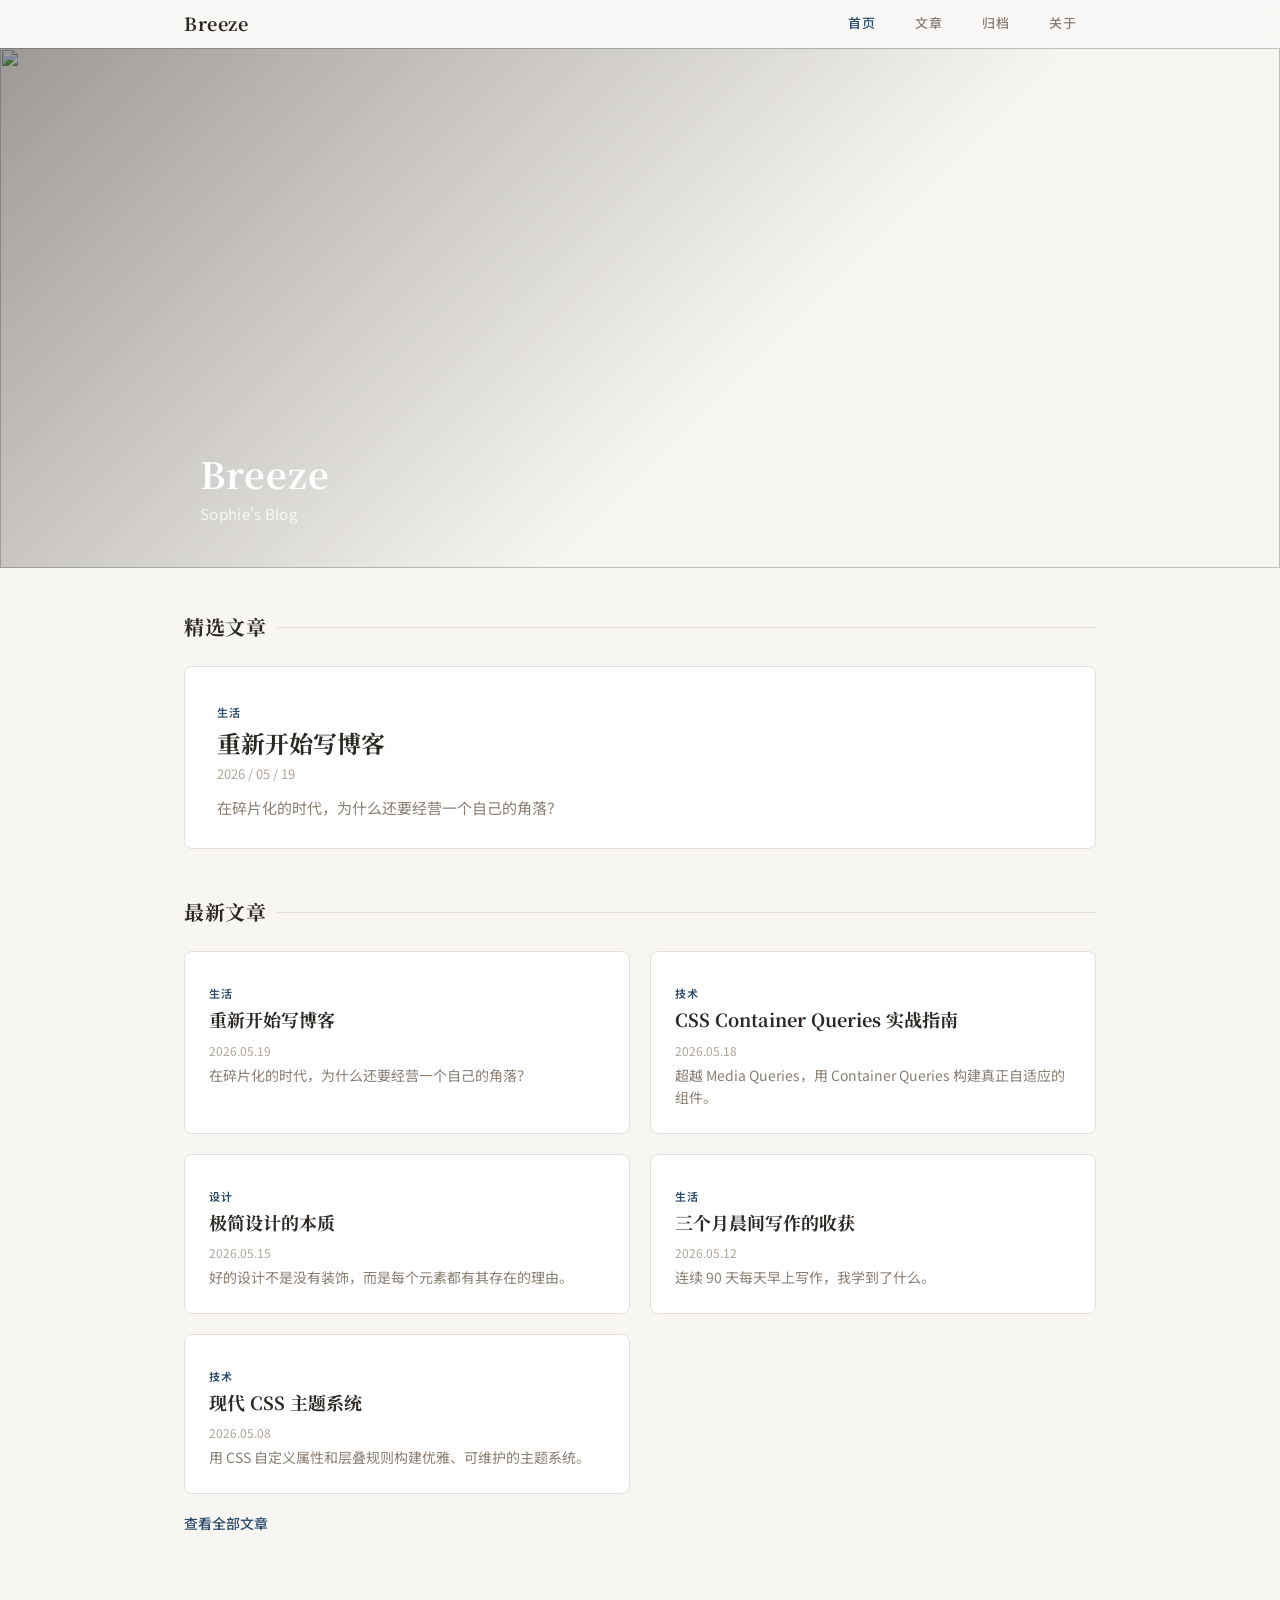
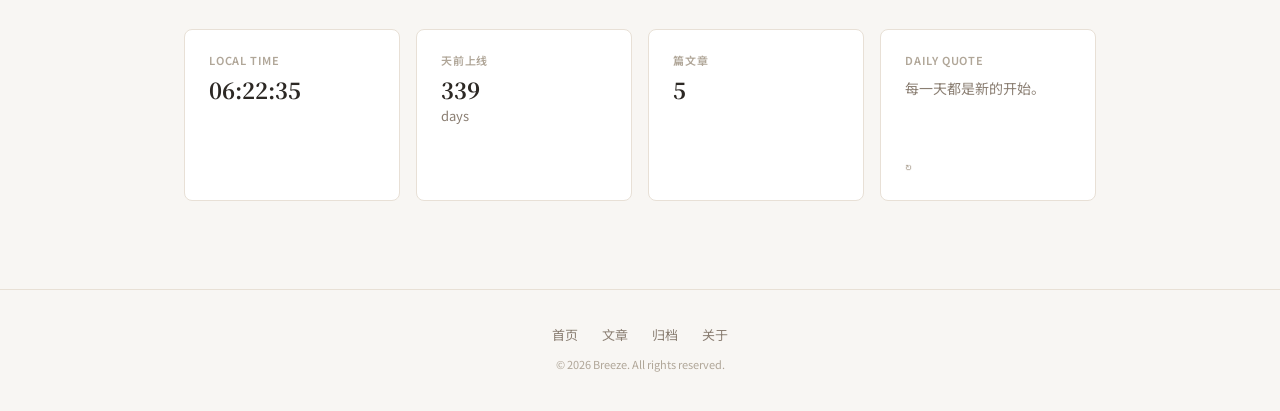
==== index.html @ d88b144d "Sophie Blog - HTML static version" ====
<!DOCTYPE html>
<html lang="zh-CN">
<head>
  <meta charset="UTF-8">
  <meta name="viewport" content="width=device-width, initial-scale=1.0">
  <meta name="description" content="Sophie 的个人博客 — 用代码构建想法，用文字记录生活。">
  <title>Breeze — Sophie 的博客</title>
  <link rel="preconnect" href="https://fonts.googleapis.com">
  <link rel="preconnect" href="https://fonts.gstatic.com" crossorigin>
  <link href="https://fonts.googleapis.com/css2?family=Noto+Serif+SC:wght@600;700&family=Noto+Sans+SC:wght@400;500;600&display=swap" rel="stylesheet">
  <link rel="stylesheet" href="css/style.css?v=4">
  <link rel="icon" href="data:image/svg+xml,<svg xmlns='http://www.w3.org/2000/svg' viewBox='0 0 100 100'><text y='.9em' font-size='90'>🌿</text></svg>">
</head>
<body>
  <div class="page-wrap">
  <a href="#main" class="skip-link" data-i18n="skipToMain">跳到主要内容</a>

  <nav class="nav" role="navigation" aria-label="Main navigation">
    <div class="nav-inner">
      <a href="index.html" class="nav-logo" aria-current="page">Breeze</a>
      <button type="button" class="nav-toggle" id="navToggle" aria-label="Menu">
        <svg viewBox="0 0 24 24"><path d="M3 18h18v-2H3v2zm0-5h18v-2H3v2zm0-7v2h18V6H3z"/></svg>
      </button>
      <ul class="nav-links" id="navLinks">
        <li><a href="index.html" aria-current="page" data-i18n="navHome">首页</a></li>
        <li><a href="blog.html" data-i18n="navBlog">文章</a></li>
        <li><a href="archive.html" data-i18n="navArchive">归档</a></li>
        <li><a href="about.html" data-i18n="navAbout">关于</a></li>
        <li><a href="admin.html" class="admin-only" data-i18n="navAdmin">管理</a></li>
      </ul>
    </div>
  </nav>

  <!-- Masthead -->
  <header class="masthead">
    <div class="masthead-bg">
      <img src="images/海边动漫少女.png" alt="">
      <div class="masthead-overlay"></div>
    </div>
    <div class="masthead-content">
      <h1 class="masthead-title">Breeze</h1>
      <p class="masthead-sub">Sophie's Blog</p>
    </div>
  </header>

  <main id="main">
    <div class="home-sections">
      <section class="home-section">
        <h2 class="section-label"><span data-i18n="featuredPost">精选</span></h2>
        <div class="featured-row">
          <article class="featured-card" id="homeFeatured">
            <span class="featured-badge" id="featuredTag"></span>
            <h3 class="featured-title"><a href="" id="featuredLink">Loading...</a></h3>
            <div class="featured-date" id="featuredDate"></div>
            <p class="featured-excerpt" id="featuredExcerpt"></p>
          </article>
        </div>
      </section>

      <section class="home-section">
        <h2 class="section-label"><span data-i18n="recentPosts">最新</span></h2>
        <ul class="latest-list" id="homeLatestList"></ul>
        <a href="blog.html" class="section-link" data-i18n="viewAll">查看全部文章 →</a>
      </section>
    </div>

    <div class="home-info">
      <div class="home-info-card">
        <div class="label">Local Time</div>
        <div class="value" id="homeClock">00:00</div>
      </div>
      <div class="home-info-card">
        <div class="label" data-i18n="siteLaunch">上线天数</div>
        <div class="value" id="homeDays">0</div>
        <div class="desc">days</div>
      </div>
      <div class="home-info-card">
        <div class="label" data-i18n="posts">文章</div>
        <div class="value" id="homePostCount">0</div>
      </div>
      <div class="home-info-card">
        <div class="label">Daily Quote</div>
        <div class="home-quote-text" id="homeQuoteText"></div>
        <button type="button" class="home-quote-btn" id="homeQuoteBtn">↻</button>
      </div>
    </div>
  </main>

  <footer class="footer" role="contentinfo">
    <div class="footer-inner">
      <ul class="footer-links">
        <li><a href="index.html" data-i18n="navHome">首页</a></li>
        <li><a href="blog.html" data-i18n="navBlog">文章</a></li>
        <li><a href="archive.html" data-i18n="navArchive">归档</a></li>
        <li><a href="about.html" data-i18n="navAbout">关于</a></li>
      </ul>
      <p data-i18n="footerCopyright">© 2026 Breeze. All rights reserved.</p>
    </div>
  </footer>

  </div>
  <script src="js/utils.js?v=4"></script>
  <script src="js/store.js?v=4"></script>
  <script src="js/main.js?v=4"></script>
  <script src="js/home.js?v=4"></script>
</body>
</html>
---- css/style.css ----
/* ═════════════════════════════════════════════════════════
   Breeze Blog — 和紙 Washi
   Warm paper texture, indigo accent, Japanese-inspired.
   ═════════════════════════════════════════════════════════ */

/* ── Custom Properties ── */
:root {
  --color-bg:            #f8f6f3;
  --color-surface:       #ffffff;
  --color-surface-2:     #f3f0eb;
  --color-accent:        #2a4a6a;
  --color-accent-h:      #3a5a7a;
  --color-accent-dim:    rgba(42,74,106,0.07);
  --color-moss:          #7a8a6a;
  --color-warm:          #c86a4a;
  --color-text:          #2c2824;
  --color-text-secondary:#8a7e72;
  --color-text-muted:    #b0a698;
  --color-border:        #e8e0d6;
  --color-line:          #e8e0d5;

  --font-display: "Noto Serif SC", "Noto Serif", "Georgia", serif;
  --font-body:    "Noto Sans SC", "Hiragino Sans", "Yu Gothic", -apple-system, sans-serif;
  --font-mono:    "Cascadia Code", "JetBrains Mono", ui-monospace, monospace;

  --max-w:        680px;
  --max-w-wide:   960px;
  --nav-h:        48px;
  --radius-card:  8px;
}

/* ── Reset & Base ── */
*, *::before, *::after { box-sizing: border-box; margin: 0; padding: 0; }

html {
  scroll-behavior: smooth;
  -webkit-text-size-adjust: 100%;
  text-size-adjust: 100%;
}

body {
  font-family: var(--font-body);
  font-size: 16px;
  line-height: 1.9;
  color: var(--color-text);
  background: var(--color-bg);
  -webkit-font-smoothing: antialiased;
}


a { color: var(--color-accent); text-decoration: none; transition: color 0.2s; }
a:hover { color: var(--color-accent-h); }

img { max-width: 100%; height: auto; display: block; }
svg { display: block; fill: currentColor; }

::selection { background: var(--color-accent-dim); color: var(--color-accent); }

/* ── Skip Link ── */
.skip-link {
  position: absolute;
  top: -100px; left: 16px;
  z-index: 1000;
  padding: 8px 16px;
  background: var(--color-accent);
  color: #fff;
  font-size: 14px;
  border-radius: 2px;
  transition: top 0.2s;
}
.skip-link:focus { top: 12px; }

/* ══ Nav ══ */
.nav {
  position: fixed;
  top: 0; left: 0; right: 0;
  z-index: 100;
  height: var(--nav-h);
  background: rgba(255,255,255,0.25);
  -webkit-backdrop-filter: blur(16px);
  backdrop-filter: blur(16px);
  border-bottom: 1px solid rgba(255,255,255,0.2);
}

.nav-inner {
  max-width: var(--max-w-wide);
  margin: 0 auto;
  padding: 0 24px;
  height: 100%;
  display: flex;
  align-items: center;
  justify-content: space-between;
}

.nav-logo {
  font-family: var(--font-display);
  font-size: 18px;
  font-weight: 700;
  color: var(--color-text);
  letter-spacing: 0.5px;
}

.nav-links {
  display: flex;
  list-style: none;
  gap: 0;
  align-items: center;
  height: 100%;
}

.nav-links a {
  display: flex;
  align-items: center;
  height: 100%;
  padding: 0 20px;
  font-size: 13px;
  font-weight: 500;
  color: var(--color-text-secondary);
  letter-spacing: 0.5px;
  transition: color 0.2s;
}
.nav-links a:hover { color: var(--color-text); }
.nav-links a[aria-current="page"] { color: var(--color-accent); }

.nav-links .admin-only { display: none; }
body.admin-mode .nav-links .admin-only { display: flex; }

.nav-toggle {
  display: none;
  background: none;
  border: none;
  cursor: pointer;
  width: 36px; height: 36px;
  padding: 8px;
  color: var(--color-text-secondary);
}
.nav-toggle svg { width: 20px; height: 20px; }
/* ══ Masthead (image only) ══ */
.masthead {
  margin-top: var(--nav-h);
  position: relative;
  height: 520px;
  overflow: hidden;
}

.masthead-bg {
  position: absolute;
  inset: 0;
}
.masthead-bg img {
  width: 100%;
  height: 100%;
  object-fit: cover;
  object-position: center 15%;
}

.masthead-overlay {
  position: absolute;
  inset: 0;
  background: linear-gradient(135deg, rgba(44,40,36,0.45) 0%, transparent 60%);
}

.masthead-content {
  position: absolute;
  bottom: 40px;
  left: 0;
  right: 0;
  padding: 0 40px;
  max-width: var(--max-w-wide);
  margin: 0 auto;
}

.masthead-title {
  font-family: var(--font-display);
  font-size: 36px;
  font-weight: 700;
  color: #fff;
  line-height: 1.2;
  letter-spacing: 1px;
  margin-bottom: 4px;
}

.masthead-sub {
  font-size: 15px;
  color: rgba(255,255,255,0.8);
  font-weight: 400;
  letter-spacing: 0.3px;
}

/* ══ Home Page Sections ══ */
.home-sections {
  max-width: var(--max-w-wide);
  margin: 0 auto;
  padding: 40px 24px 48px;
}

.home-section {
  margin-bottom: 44px;
}

.section-label {
  display: flex;
  align-items: center;
  gap: 10px;
  margin-bottom: 20px;
  font-family: var(--font-display);
  font-size: 20px;
  font-weight: 700;
  color: var(--color-text);
  letter-spacing: 0.5px;
}

.section-label::after {
  content: '';
  flex: 1;
  height: 1px;
  background: var(--color-line);
}

/* ── Latest Grid ── */

.home-post-card {
  background: var(--color-surface);
  border: 1px solid var(--color-border);
  padding: 24px;
  border-radius: var(--radius-card);
  transition: box-shadow 0.2s, transform 0.2s;
}
.home-post-card:hover {
  box-shadow: 0 4px 20px rgba(0,0,0,0.06);
  transform: translateY(-2px);
}

.home-post-card .tag {
  display: inline-block;
  font-size: 11px;
  font-weight: 600;
  color: var(--color-accent);
  letter-spacing: 0.5px;
  margin-bottom: 4px;
}

.home-post-card h3 {
  font-family: var(--font-display);
  font-size: 18px;
  font-weight: 700;
  line-height: 1.3;
  margin-bottom: 2px;
}
.home-post-card h3 a { color: var(--color-text); }
.home-post-card h3 a:hover { color: var(--color-accent); }

.home-post-card .date {
  font-size: 12px;
  color: var(--color-text-muted);
  margin-bottom: 6px;
}

.home-post-card .excerpt {
  font-size: 14px;
  color: var(--color-text-secondary);
  line-height: 1.6;
}

.section-link {
  display: inline-block;
  margin-top: 16px;
  font-size: 14px;
  font-weight: 500;
  color: var(--color-accent);
}
.section-link:hover { color: var(--color-accent-h); }

/* ── Sidebar Info (home) ── */
.home-info {
  display: grid;
  grid-template-columns: repeat(4, 1fr);
  gap: 16px;
  max-width: var(--max-w-wide);
  margin: 0 auto;
  padding: 0 24px 40px;
}

.home-info-card {
  background: var(--color-surface);
  border: 1px solid var(--color-border);
  padding: 20px 24px;
  border-radius: var(--radius-card);
}

.home-info-card .label {
  font-size: 11px;
  font-weight: 600;
  color: var(--color-text-muted);
  text-transform: uppercase;
  letter-spacing: 0.8px;
  margin-bottom: 6px;
}

.home-info-card .value {
  font-size: 22px;
  font-family: var(--font-display);
  font-weight: 700;
  color: var(--color-text);
  line-height: 1.2;
}

.home-info-card .desc {
  font-size: 13px;
  color: var(--color-text-secondary);
  line-height: 1.5;
  margin-top: 2px;
}

.home-quote-text {
  font-size: 14px;
  color: var(--color-text-secondary);
  line-height: 1.7;
  height: 72px;
  overflow-y: auto;
}

.home-quote-btn {
  background: none;
  border: none;
  cursor: pointer;
  color: var(--color-text-muted);
  font-size: 14px;
  padding: 4px 0 0;
  font-family: inherit;
  transition: color 0.2s;
}
.home-quote-btn:hover { color: var(--color-accent); }

/* ── Featured Card ── */
.featured-card {
  background: var(--color-surface);
  border: 1px solid var(--color-border);
  border-radius: var(--radius-card);
  padding: 28px 32px;
}

.featured-badge {
  display: inline-block;
  font-size: 11px;
  font-weight: 600;
  color: var(--color-accent);
  letter-spacing: 0.5px;
  margin-bottom: 4px;
}

.featured-title {
  font-family: var(--font-display);
  font-size: 24px;
  font-weight: 700;
  line-height: 1.3;
  margin-bottom: 4px;
}
.featured-title a { color: var(--color-text); }
.featured-title a:hover { color: var(--color-accent); }

.featured-date {
  font-size: 13px;
  color: var(--color-text-muted);
  margin-bottom: 8px;
}

.featured-excerpt {
  font-size: 15px;
  color: var(--color-text-secondary);
  line-height: 1.7;
}

/* ── Latest List (cards) ── */
.latest-list {
  list-style: none;
  display: grid;
  grid-template-columns: 1fr 1fr;
  gap: 20px;
}

/* ══ Main (inner pages) ══ */
main { padding-bottom: 48px; }
.main-top-pad { padding-top: 28px; }

/* ══ Page Banner (inner pages, image only) ══ */
.page-banner {
  margin-top: var(--nav-h);
  position: relative;
  height: 200px;
  overflow: hidden;
}

.page-banner-bg {
  position: absolute;
  inset: 0;
}
.page-banner-bg img {
  width: 100%;
  height: 100%;
  object-fit: cover;
  object-position: center top;
}

/* ══ Toolbar (Blog) ══ */
.toolbar {
  max-width: var(--max-w-wide);
  margin: 0 auto;
  padding: 28px 24px 20px;
}

.blog-section-title {
  font-family: var(--font-display);
  font-size: 24px;
  font-weight: 700;
  color: var(--color-text);
  margin-bottom: 12px;
  letter-spacing: 0.5px;
}

.search-wrap {
  position: relative;
  margin-bottom: 12px;
}

.search-icon {
  position: absolute;
  top: 50%;
  left: 14px;
  transform: translateY(-50%);
  width: 16px;
  height: 16px;
  color: var(--color-text-muted);
  pointer-events: none;
  transition: color 0.2s;
}
.search-wrap:focus-within .search-icon { color: var(--color-accent); }

.search-wrap input {
  width: 100%;
  padding: 10px 14px 10px 40px;
  font-size: 15px;
  font-family: inherit;
  border: 1px solid var(--color-border);
  border-radius: 8px;
  color: var(--color-text);
  background: var(--color-surface);
  outline: none;
  transition: border-color 0.2s, box-shadow 0.2s;
}
.search-wrap input:focus { border-color: var(--color-accent); }
.search-wrap input::placeholder { color: var(--color-text-muted); }

.filter-bar {
  display: flex;
  flex-wrap: wrap;
  gap: 4px;
  margin-bottom: 20px;
}

.filter-btn {
  padding: 5px 14px;
  font-size: 12px;
  font-weight: 500;
  font-family: inherit;
  border: 1px solid var(--color-border);
  border-radius: 6px;
  background: var(--color-surface);
  color: var(--color-text-secondary);
  cursor: pointer;
  letter-spacing: 0.3px;
  transition: all 0.2s;
}
.filter-btn:hover { border-color: var(--color-accent); color: var(--color-accent); }
.filter-btn.active {
  background: var(--color-accent);
  color: #fff;
  border-color: var(--color-accent);
}

.posts-grid {
  max-width: var(--max-w-wide);
  margin: 0 auto;
  padding: 0 24px 48px;
  display: grid;
  grid-template-columns: 1fr 1fr;
  gap: 20px;
}

.post-card {
  background: var(--color-surface);
  border: 1px solid var(--color-border);
  border-radius: var(--radius-card);
  padding: 24px;
  transition: box-shadow 0.2s, transform 0.2s;
}
.post-card:hover {
  box-shadow: 0 4px 20px rgba(0,0,0,0.06);
  transform: translateY(-2px);
}

.post-card .cat-badge {
  display: inline-block;
  font-size: 11px;
  font-weight: 600;
  color: var(--color-accent);
  background: var(--color-accent-dim);
  padding: 2px 10px;
  border-radius: 4px;
  letter-spacing: 0.5px;
  margin-bottom: 8px;
}

.post-card .card-date {
  font-size: 12px;
  color: var(--color-text-muted);
  margin-bottom: 6px;
}

.post-card h2 {
  font-family: var(--font-display);
  font-size: 18px;
  font-weight: 700;
  line-height: 1.35;
  margin-bottom: 6px;
}
.post-card h2 a { color: var(--color-text); }
.post-card h2 a:hover { color: var(--color-accent); }

.post-card .card-excerpt {
  font-size: 14px;
  color: var(--color-text-secondary);
  line-height: 1.6;
}

.empty-state {
  text-align: center;
  padding: 60px 24px;
  color: var(--color-text-muted);
}
.empty-state svg { width: 32px; height: 32px; margin: 0 auto 12px; opacity: 0.3; }
.empty-state p { font-size: 14px; }

/* ══ Article (Post page) ══ */
.article {
  max-width: var(--max-w);
  margin: 0 auto;
  padding: 0 24px;
}

.article-inner {
  max-width: var(--max-w);
  margin: 0 auto;
  padding: 0 24px;
}

.article-header {
  padding: 28px 0 16px;
}

.article-header h1 {
  font-family: var(--font-display);
  font-size: 30px;
  font-weight: 700;
  line-height: 1.3;
  letter-spacing: 0.5px;
  margin-bottom: 8px;
}

.article-meta {
  font-size: 13px;
  color: var(--color-text-secondary);
}

.article-meta .dot {
  display: inline-block;
  width: 3px; height: 3px;
  background: var(--color-text-muted);
  vertical-align: middle;
  margin: 0 8px;
  border-radius: 50%;
}

.article-excerpt {
  font-size: 16px;
  color: var(--color-text-secondary);
  line-height: 1.7;
  margin-bottom: 16px;
  padding-bottom: 16px;
  border-bottom: 1px solid var(--color-line);
}

.article-content {
  font-size: 16px;
  line-height: 2;
}

.article-content h2 {
  font-family: var(--font-display);
  font-size: 22px;
  font-weight: 700;
  margin: 40px 0 10px;
  letter-spacing: 0.3px;
  padding-bottom: 6px;
  border-bottom: 1px solid var(--color-line);
}

.article-content h3 {
  font-family: var(--font-display);
  font-size: 18px;
  font-weight: 600;
  margin: 28px 0 8px;
}

.article-content p { margin-bottom: 16px; }

.article-content a { text-decoration: underline; text-underline-offset: 2px; }

.article-content blockquote {
  margin: 28px 0;
  padding: 12px 24px;
  border-left: 3px solid var(--color-accent);
  background: var(--color-surface);
  color: var(--color-text-secondary);
  font-style: italic;
}
.article-content blockquote p { margin-bottom: 0; }

.article-content pre {
  margin: 24px 0;
  padding: 16px 20px;
  background: var(--color-surface);
  border: 1px solid var(--color-border);
  border-radius: 2px;
  overflow-x: auto;
  font-size: 14px;
  line-height: 1.7;
  font-family: var(--font-mono);
}

.article-content code {
  font-size: 0.85em;
  padding: 2px 6px;
  background: var(--color-surface-2);
  font-family: var(--font-mono);
}
.article-content pre code { padding: 0; background: none; border: none; }

.article-content ul, .article-content ol {
  margin: 16px 0;
  padding-left: 24px;
}
.article-content li { margin-bottom: 6px; }

.article-content hr {
  margin: 40px 0;
  border: none;
  height: 1px;
  background: var(--color-line);
}

.article-content img {
  margin: 28px auto;
  cursor: zoom-in;
}

/* ── Article Footer ── */
.article-footer {
  max-width: var(--max-w);
  margin: 0 auto;
  padding: 0 24px 36px;
}

.article-tags { display: flex; flex-wrap: wrap; gap: 6px; margin-bottom: 16px; }

.article-tags .tag {
  display: inline-block;
  padding: 2px 10px;
  background: var(--color-accent-dim);
  font-size: 12px;
  font-weight: 500;
  color: var(--color-accent);
  border-radius: 2px;
}

.article-back {
  display: inline-flex;
  align-items: center;
  gap: 4px;
  font-size: 14px;
  color: var(--color-text-secondary);
}
.article-back:hover { color: var(--color-accent); }
.article-back svg { width: 14px; height: 14px; }

/* ── Related ── */
.related-section {
  max-width: var(--max-w);
  margin: 0 auto;
  padding: 0 24px 48px;
}

.related-section h2 {
  font-family: var(--font-display);
  font-size: 18px;
  font-weight: 700;
  margin-bottom: 14px;
}

.related-grid {
  display: grid;
  grid-template-columns: repeat(3, 1fr);
  gap: 12px;
}

.related-card {
  background: var(--color-surface);
  border: 1px solid var(--color-border);
  padding: 18px 20px;
  border-radius: var(--radius-card);
  transition: box-shadow 0.2s;
}
.related-card:hover { box-shadow: 0 4px 12px rgba(0,0,0,0.05); }

.related-card .meta {
  font-size: 12px;
  color: var(--color-text-secondary);
  margin-bottom: 4px;
}

.related-card h3 {
  font-size: 15px;
  font-weight: 600;
  line-height: 1.4;
}
.related-card h3 a { color: var(--color-text); }
.related-card h3 a:hover { color: var(--color-accent); }

/* ══ Archive (timeline) ══ */
.archive-container {
  max-width: var(--max-w-wide);
  margin: 0 auto;
  padding: 28px 24px 48px;
}

.archive-year { margin-bottom: 32px; }
.archive-year:last-child { margin-bottom: 0; }

.archive-year-title {
  font-family: var(--font-display);
  font-size: 26px;
  font-weight: 700;
  color: var(--color-text);
  margin-bottom: 14px;
  letter-spacing: 0.5px;
  position: relative;
  padding-bottom: 6px;
}
.archive-year-title::after {
  content: '';
  position: absolute;
  bottom: 0; left: 0;
  width: 36px;
  height: 2px;
  background: var(--color-accent);
}

.archive-month { margin-bottom: 16px; }
.archive-month:last-child { margin-bottom: 0; }

.archive-month-title {
  font-size: 12px;
  font-weight: 600;
  color: var(--color-text-muted);
  text-transform: uppercase;
  letter-spacing: 0.8px;
  margin-bottom: 8px;
  padding: 0 4px;
}

.archive-list {
  display: flex;
  flex-direction: column;
}

.archive-row {
  display: flex;
  gap: 16px;
  padding: 12px 16px;
  background: var(--color-surface);
  border: 1px solid var(--color-border);
  border-radius: 6px;
  align-items: baseline;
  margin-bottom: 8px;
  transition: box-shadow 0.2s;
}
.archive-row:hover { box-shadow: 0 2px 12px rgba(0,0,0,0.04); }
.archive-row:last-child { margin-bottom: 0; }

.archive-row-left {
  flex-shrink: 0;
  width: 90px;
}
.archive-row-date {
  font-size: 13px;
  color: var(--color-text-muted);
  font-weight: 500;
}

.archive-row-right {
  flex: 1;
  display: flex;
  align-items: baseline;
  gap: 10px;
  min-width: 0;
}
.archive-row-title {
  font-family: var(--font-display);
  font-size: 16px;
  font-weight: 600;
  color: var(--color-text);
  text-decoration: none;
  white-space: nowrap;
  overflow: hidden;
  text-overflow: ellipsis;
  transition: color 0.15s;
}
.archive-row-title:hover { color: var(--color-accent); }
.archive-row-cat {
  flex-shrink: 0;
  font-size: 10px;
  font-weight: 600;
  color: var(--color-accent);
  background: var(--color-accent-dim);
  padding: 1px 8px;
  border-radius: 2px;
  letter-spacing: 0.5px;
}

/* ══ About ══ */
.about-page {
  max-width: var(--max-w);
  margin: 0 auto;
  padding: 36px 24px 24px;
}

.about-page-title {
  font-family: var(--font-display);
  font-size: 26px;
  font-weight: 700;
  color: var(--color-text);
  margin-bottom: 24px;
  letter-spacing: 0.5px;
  position: relative;
  padding-bottom: 8px;
}
.about-page-title::after {
  content: '';
  position: absolute;
  bottom: 0; left: 0;
  width: 36px;
  height: 2px;
  background: var(--color-accent);
}

.about-content {
  font-size: 16px;
  line-height: 2;
  color: var(--color-text);
}

.about-content h3 {
  font-family: var(--font-display);
  font-size: 20px;
  font-weight: 700;
  margin: 32px 0 10px;
  letter-spacing: 0.3px;
}

.about-content p { margin-bottom: 16px; }

.about-email a {
  display: inline-block;
  padding: 8px 20px;
  border: 1px solid var(--color-accent);
  border-radius: 2px;
  font-size: 14px;
  font-weight: 500;
  color: var(--color-accent);
  text-decoration: none;
  transition: all 0.2s;
}
.about-email a:hover {
  background: var(--color-accent);
  color: #fff;
}

.about-visit-info {
  max-width: var(--max-w);
  margin: 0 auto;
  padding: 0 24px 48px;
}

.about-visit-info p {
  font-size: 14px;
  color: var(--color-text-secondary);
  padding: 16px 20px;
  background: var(--color-surface);
  border: 1px solid var(--color-border);
  border-radius: 2px;
  line-height: 1.6;
}

/* ══ TOC ══ */
.toc-wrapper {
  position: fixed;
  top: 80px;
  left: calc(50% + 360px);
  width: 170px;
  max-height: calc(100vh - 140px);
  overflow-y: auto;
  z-index: 50;
}

.toc-label {
  font-size: 11px;
  font-weight: 600;
  color: var(--color-text-muted);
  text-transform: uppercase;
  letter-spacing: 0.8px;
  margin-bottom: 10px;
}

.toc-link {
  display: block;
  padding: 3px 0 3px 10px;
  font-size: 13px;
  color: var(--color-text-muted);
  border-left: 1px solid var(--color-line);
  transition: all 0.15s;
}
.toc-link:hover { color: var(--color-accent); border-left-color: var(--color-accent); }
.toc-link.active { color: var(--color-accent); border-left-color: var(--color-accent); }

@media (max-width: 1100px) {
  .toc-wrapper { display: none; }
}

/* ── TOC Mobile ── */
.toc-toggle {
  position: fixed;
  bottom: 72px; left: 24px;
  z-index: 80;
  width: 36px; height: 36px;
  background: var(--color-surface);
  border: 1px solid var(--color-border);
  border-radius: 2px;
  color: var(--color-text-secondary);
  cursor: pointer;
  display: none;
  align-items: center;
  justify-content: center;
  transition: all 0.2s;
}
.toc-toggle:hover { border-color: var(--color-accent); color: var(--color-accent); }
.toc-toggle svg { width: 18px; height: 18px; }

.toc-mobile-panel {
  position: fixed;
  bottom: 116px; left: 24px;
  z-index: 81;
  min-width: 200px;
  max-height: 300px;
  overflow-y: auto;
  background: var(--color-surface);
  border: 1px solid var(--color-border);
  border-radius: 2px;
  padding: 12px 16px;
  opacity: 0;
  pointer-events: none;
  transform: translateY(8px);
  transition: all 0.25s;
}
.toc-mobile-panel.open { opacity: 1; pointer-events: auto; transform: translateY(0); }


/* ══ Progress Bar ══ */
.progress-bar {
  position: fixed;
  top: var(--nav-h); left: 0;
  height: 2px;
  background: var(--color-accent);
  z-index: 99;
  width: 0%;
  transition: width 0.1s linear;
}


/* ══ Lightbox ══ */
.lightbox {
  position: fixed; inset: 0; z-index: 200;
  background: rgba(44,40,36,0.92);
  display: flex; align-items: center; justify-content: center;
  opacity: 0; pointer-events: none; transition: opacity 0.3s;
  cursor: zoom-out;
}
.lightbox.open { opacity: 1; pointer-events: auto; }
.lightbox img { max-width: 90vw; max-height: 90vh; }

/* ══ Toast ══ */
.toast {
  position: fixed;
  top: 60px; left: 50%;
  transform: translateX(-50%) translateY(-12px);
  z-index: 300;
  padding: 8px 20px;
  font-size: 14px;
  color: #fff;
  background: var(--color-accent);
  border-radius: 2px;
  opacity: 0; pointer-events: none;
  transition: all 0.25s;
}
.toast--visible { opacity: 1; transform: translateX(-50%) translateY(0); }
.toast--error { background: var(--color-warm); }

/* ══ Footer ══ */
.footer {
  padding: 28px 24px 36px;
  border-top: 1px solid var(--color-line);
  text-align: center;
}

.footer-inner {
  max-width: var(--max-w-wide);
  margin: 0 auto;
}

.footer-links {
  display: flex;
  justify-content: center;
  flex-wrap: wrap;
  gap: 8px 24px;
  list-style: none;
  margin-bottom: 6px;
}

.footer-links a {
  font-size: 13px;
  color: var(--color-text-secondary);
}
.footer-links a:hover { color: var(--color-accent); }

.footer p { font-size: 11px; color: var(--color-text-muted); }

/* ══ Admin ══ */
.admin-header-section {
  max-width: 800px;
  margin: 0 auto;
  padding: 32px 24px 16px;
}

.admin-page-title {
  font-family: var(--font-display);
  font-size: 26px;
  font-weight: 700;
  color: var(--color-text);
  letter-spacing: 0.5px;
  position: relative;
  padding-bottom: 8px;
}
.admin-page-title::after {
  content: '';
  position: absolute;
  bottom: 0; left: 0;
  width: 36px;
  height: 2px;
  background: var(--color-accent);
}

/* ── Login ── */
.admin-login {
  max-width: 340px;
  margin: 64px auto;
  padding: 36px 32px;
  background: var(--color-surface);
  border: 1px solid var(--color-border);
  border-radius: 2px;
  text-align: center;
}

.admin-login-icon {
  width: 48px; height: 48px;
  margin: 0 auto 16px;
  display: flex;
  align-items: center;
  justify-content: center;
  color: var(--color-accent);
}
.admin-login-icon svg { width: 24px; height: 24px; }

.admin-login h1 {
  font-family: var(--font-display);
  font-size: 22px;
  font-weight: 700;
  margin-bottom: 24px;
  letter-spacing: 0.3px;
}

.admin-login input {
  width: 100%;
  padding: 10px 14px;
  font-size: 15px;
  font-family: inherit;
  border: 1px solid var(--color-border);
  border-radius: 2px;
  color: var(--color-text);
  background: var(--color-surface-2);
  outline: none;
  text-align: center;
  transition: border-color 0.2s;
}
.admin-login input:focus { border-color: var(--color-accent); }
.admin-login input::placeholder { color: var(--color-text-muted); }

.admin-login button {
  width: 100%;
  padding: 10px;
  font-size: 15px;
  font-weight: 500;
  font-family: inherit;
  background: var(--color-accent);
  color: #fff;
  border: none;
  border-radius: 2px;
  cursor: pointer;
  margin-top: 16px;
  transition: background 0.2s;
}
.admin-login button:hover { background: var(--color-accent-h); }

.admin-login-error { font-size: 14px; color: var(--color-warm); min-height: 20px; margin-top: 12px; }

/* ── Dashboard ── */
.admin-header {
  display: flex;
  justify-content: space-between;
  align-items: center;
  flex-wrap: wrap;
  gap: 12px;
  padding: 24px 24px 16px;
  max-width: 800px;
  margin: 0 auto;
}

.admin-header h1 {
  font-family: var(--font-display);
  font-size: 18px;
  font-weight: 600;
  color: var(--color-text-secondary);
  letter-spacing: 0.3px;
}

.admin-header-actions { display: flex; gap: 8px; }

.admin-btn {
  padding: 8px 18px;
  font-size: 13px;
  font-weight: 500;
  font-family: inherit;
  border: 1px solid var(--color-border);
  border-radius: 2px;
  cursor: pointer;
  background: var(--color-surface);
  color: var(--color-text);
  transition: all 0.2s;
}
.admin-btn:hover { border-color: var(--color-accent); color: var(--color-accent); }

.admin-btn-primary { background: var(--color-accent); color: #fff; border-color: var(--color-accent); }
.admin-btn-primary:hover { background: var(--color-accent-h); border-color: var(--color-accent-h); color: #fff; }

.admin-btn-link {
  background: none;
  border: none;
  cursor: pointer;
  color: var(--color-text-secondary);
  font-size: 13px;
  padding: 4px 8px;
  font-family: inherit;
}
.admin-btn-link:hover { color: var(--color-accent); }

.admin-btn-danger {
  background: none;
  border: none;
  cursor: pointer;
  color: var(--color-text-secondary);
  font-size: 13px;
  padding: 4px 8px;
  font-family: inherit;
}
.admin-btn-danger:hover { color: var(--color-warm); }

/* ── Stats Cards ── */
.admin-stats {
  display: grid;
  grid-template-columns: repeat(4, 1fr);
  gap: 12px;
  padding: 0 24px 28px;
  max-width: 800px;
  margin: 0 auto;
}

.admin-stat-card {
  background: var(--color-surface);
  border: 1px solid var(--color-border);
  border-radius: 2px;
  padding: 18px 20px;
  display: flex;
  flex-direction: column;
  gap: 6px;
}

.admin-stat-card .icon {
  width: 32px; height: 32px;
  display: flex;
  align-items: center;
  justify-content: center;
}
.admin-stat-card .icon svg { width: 16px; height: 16px; }

.admin-stat-card .value {
  font-family: var(--font-display);
  font-size: 26px;
  font-weight: 700;
  line-height: 1;
}
.admin-stat-card .label {
  font-size: 11px;
  color: var(--color-text-muted);
  text-transform: uppercase;
  letter-spacing: 0.8px;
}

/* Stat card accent colors */
.admin-stat-card:nth-child(1) { border-left: 3px solid var(--color-accent); }
.admin-stat-card:nth-child(1) .icon { color: var(--color-accent); }
.admin-stat-card:nth-child(2) { border-left: 3px solid var(--color-moss); }
.admin-stat-card:nth-child(2) .icon { color: var(--color-moss); }
.admin-stat-card:nth-child(3) { border-left: 3px solid var(--color-warm); }
.admin-stat-card:nth-child(3) .icon { color: var(--color-warm); }
.admin-stat-card:nth-child(4) { border-left: 3px solid var(--color-accent-h); }
.admin-stat-card:nth-child(4) .icon { color: var(--color-accent-h); }

/* ── Table ── */
.admin-table-wrap {
  max-width: 800px;
  margin: 0 auto;
  padding: 0 24px 48px;
  overflow-x: auto;
}

.admin-table {
  width: 100%;
  border-collapse: collapse;
  background: var(--color-surface);
  border: 1px solid var(--color-border);
  border-radius: 2px;
}

.admin-table th {
  text-align: left;
  padding: 10px 16px;
  font-size: 11px;
  font-weight: 600;
  color: var(--color-text-muted);
  text-transform: uppercase;
  letter-spacing: 0.8px;
  background: var(--color-surface-2);
  border-bottom: 1px solid var(--color-border);
}

.admin-table td {
  padding: 12px 16px;
  font-size: 14px;
  border-bottom: 1px solid var(--color-line);
  color: var(--color-text-secondary);
}
.admin-table tbody tr:last-child td { border-bottom: none; }
.admin-table tbody tr:hover td { background: var(--color-accent-dim); }

.admin-table .status-dot {
  display: inline-block;
  width: 7px; height: 7px;
  margin-right: 7px;
  border-radius: 50%;
}
.admin-table .status-dot--published { background: var(--color-moss); }
.admin-table .status-dot--draft { background: var(--color-line); }

.admin-table .post-title-cell {
  font-weight: 500;
  color: var(--color-text);
}

/* ── Editor ── */
.admin-editor { max-width: 800px; margin: 0 auto; padding: 0 24px 48px; }

.admin-editor-header {
  display: flex;
  justify-content: space-between;
  align-items: center;
  margin-bottom: 20px;
  flex-wrap: wrap;
  gap: 12px;
}
.admin-editor-header h1 { font-family: var(--font-display); font-size: 20px; font-weight: 700; }

.editor-form {
  background: var(--color-surface);
  border: 1px solid var(--color-border);
  border-radius: 2px;
  padding: 28px;
}

.editor-form .field { margin-bottom: 16px; }

.editor-form label {
  display: block;
  font-size: 11px;
  font-weight: 600;
  color: var(--color-text-secondary);
  margin-bottom: 4px;
  text-transform: uppercase;
  letter-spacing: 0.5px;
}

.editor-form input,
.editor-form textarea,
.editor-form select {
  width: 100%;
  padding: 10px 14px;
  font-size: 15px;
  font-family: inherit;
  border: 1px solid var(--color-border);
  border-radius: 2px;
  color: var(--color-text);
  background: var(--color-surface-2);
  outline: none;
  transition: border-color 0.2s;
}
.editor-form input:focus,
.editor-form textarea:focus,
.editor-form select:focus { border-color: var(--color-accent); }

.editor-form .field-row {
  display: grid;
  grid-template-columns: 1fr 1fr 1fr 1fr;
  gap: 12px;
}

.editor-form .field-row-3 {
  display: grid;
  grid-template-columns: 1fr 160px auto;
  gap: 12px;
}

.slug-wrap {
  display: flex;
  gap: 4px;
}
.slug-wrap input { flex: 1; }
.slug-btn {
  width: 36px; height: 36px;
  display: flex; align-items: center; justify-content: center;
  background: var(--color-surface-2);
  border: 1px solid var(--color-border);
  border-radius: 2px;
  color: var(--color-text-muted);
  cursor: pointer;
  font-size: 16px;
  font-family: inherit;
  transition: all 0.2s;
  flex-shrink: 0;
}
.slug-btn:hover { color: var(--color-accent); border-color: var(--color-accent); }

/* ── Category Chips ── */
.cat-chips {
  display: flex;
  flex-wrap: wrap;
  gap: 6px;
}

.cat-chip {
  padding: 4px 14px;
  font-size: 13px;
  font-family: inherit;
  font-weight: 500;
  border: 1px solid var(--color-border);
  border-radius: 2px;
  background: var(--color-surface-2);
  color: var(--color-text-secondary);
  cursor: pointer;
  transition: all 0.2s;
}
.cat-chip:hover { border-color: var(--color-accent); color: var(--color-accent); }
.cat-chip.active {
  background: var(--color-accent);
  color: #fff;
  border-color: var(--color-accent);
}
.cat-chip-add {
  font-size: 16px;
  font-weight: 400;
  color: var(--color-text-muted);
  padding: 4px 10px;
}

.cat-new { margin-top: 8px; }
.cat-new input { width: 100%; }

.editor-form .field-check {
  display: flex;
  align-items: center;
  gap: 10px;
  padding: 6px 0;
}
.editor-form .field-check input { display: none; }
.editor-form .field-check label {
  margin-bottom: 0;
  cursor: pointer;
  text-transform: none;
  letter-spacing: normal;
  position: relative;
  padding-left: 44px;
  line-height: 26px;
  -webkit-user-select: none;
  user-select: none;
}
.editor-form .field-check label::before {
  content: '';
  position: absolute;
  left: 0; top: 50%;
  transform: translateY(-50%);
  width: 36px; height: 20px;
  background: var(--color-line);
  border-radius: 10px;
  transition: background 0.25s;
}
.editor-form .field-check label::after {
  content: '';
  position: absolute;
  left: 2px; top: 50%;
  transform: translateY(-50%);
  width: 16px; height: 16px;
  background: #fff;
  border-radius: 50%;
  transition: left 0.25s, transform 0.25s;
}
.editor-form .field-check input:checked + label::before {
  background: var(--color-accent);
}
.editor-form .field-check input:checked + label::after {
  left: 18px;
}

.editor-toolbar {
  display: flex;
  flex-wrap: wrap;
  gap: 4px;
  padding: 8px 0;
  border-bottom: 1px solid var(--color-line);
}

.editor-toolbar button {
  width: 30px; height: 30px;
  display: flex;
  align-items: center;
  justify-content: center;
  background: none;
  border: none;
  cursor: pointer;
  color: var(--color-text-muted);
  font-size: 14px;
  font-family: inherit;
  border-radius: 2px;
}
.editor-toolbar button:hover { color: var(--color-text); background: var(--color-surface-2); }

.editor-toolbar .sep {
  width: 1px; height: 22px;
  background: var(--color-line);
  margin: 0 4px;
}

.editor-content textarea {
  border-top: none;
  min-height: 320px;
  resize: vertical;
  font-family: var(--font-mono);
  font-size: 14px;
  line-height: 1.7;
}

.editor-actions {
  display: flex;
  justify-content: flex-end;
  gap: 8px;
  margin-top: 16px;
}

/* ── Modal ── */
.modal-overlay {
  position: fixed; inset: 0; z-index: 200;
  background: rgba(44,40,36,0.5);
  display: flex; align-items: center; justify-content: center;
  opacity: 0; pointer-events: none; transition: opacity 0.25s;
}
.modal-overlay.open { opacity: 1; pointer-events: auto; }

.modal-box {
  background: var(--color-surface);
  border: 1px solid var(--color-border);
  border-radius: 2px;
  padding: 28px;
  max-width: 360px;
  width: 90%;
  text-align: center;
}

.modal-box h2 { font-family: var(--font-display); font-size: 18px; font-weight: 700; margin-bottom: 8px; }
.modal-box p { font-size: 14px; color: var(--color-text-secondary); margin-bottom: 20px; }
.modal-actions { display: flex; justify-content: center; gap: 10px; }

.featured-row {
  display: grid;
  grid-template-columns: 1fr;
  gap: 24px;
  align-items: start;
}

/* ══ Page Fade-in ══ */
@keyframes fadeIn {
  from { opacity: 0; transform: translateY(6px); }
  to   { opacity: 1; transform: translateY(0); }
}
main {
  animation: fadeIn 0.45s ease-out;
}

/* ══ Back to Top ══ */
.back-to-top {
  position: fixed;
  bottom: 72px; right: 24px;
  z-index: 80;
  width: 40px; height: 40px;
  background: var(--color-surface);
  border: 1px solid var(--color-border);
  border-radius: 2px;
  color: var(--color-text-muted);
  cursor: pointer;
  display: flex;
  align-items: center;
  justify-content: center;
  opacity: 0;
  pointer-events: none;
  transition: opacity 0.25s, color 0.2s, border-color 0.2s;
}
.back-to-top.visible { opacity: 1; pointer-events: auto; }
.back-to-top:hover { color: var(--color-accent); border-color: var(--color-accent); }
.back-to-top svg { width: 18px; height: 18px; }


/* ══ Responsive ══ */
@media (max-width: 768px) {
  .home-sections {
    padding: 28px 20px 40px;
  }

  .home-info { grid-template-columns: 1fr 1fr; }

  .masthead { height: 360px; }

  .masthead-content {
    bottom: 24px;
    padding: 0 24px;
  }

  .masthead-title { font-size: 28px; }

  .page-banner { height: 150px; }

  .related-grid { grid-template-columns: 1fr 1fr; }
  .admin-stats { grid-template-columns: repeat(2, 1fr); }
  .editor-form .field-row { grid-template-columns: 1fr 1fr; }
  .editor-form .field-row-3 { grid-template-columns: 1fr; }

  .article-header h1 { font-size: 24px; }

  .nav-links {
    display: none;
    position: absolute;
    top: var(--nav-h);
    left: 0; right: 0;
    background: var(--color-bg);
    border-bottom: 1px solid var(--color-border);
    flex-direction: column;
    padding: 4px 0;
    height: auto;
  }
  .nav-links.open { display: flex; }
  .nav-links a { height: 40px; padding: 0 24px; }
  .nav-toggle { display: flex; }

  .latest-list { grid-template-columns: 1fr; }
  .posts-grid { grid-template-columns: 1fr; }
}

@media (max-width: 480px) {
  .home-info { grid-template-columns: 1fr; }
  .masthead { height: 280px; }
  .masthead-title { font-size: 24px; }
  .article-header h1 { font-size: 20px; }
  .related-grid { grid-template-columns: 1fr; }
  .admin-stats { grid-template-columns: 1fr; }
}
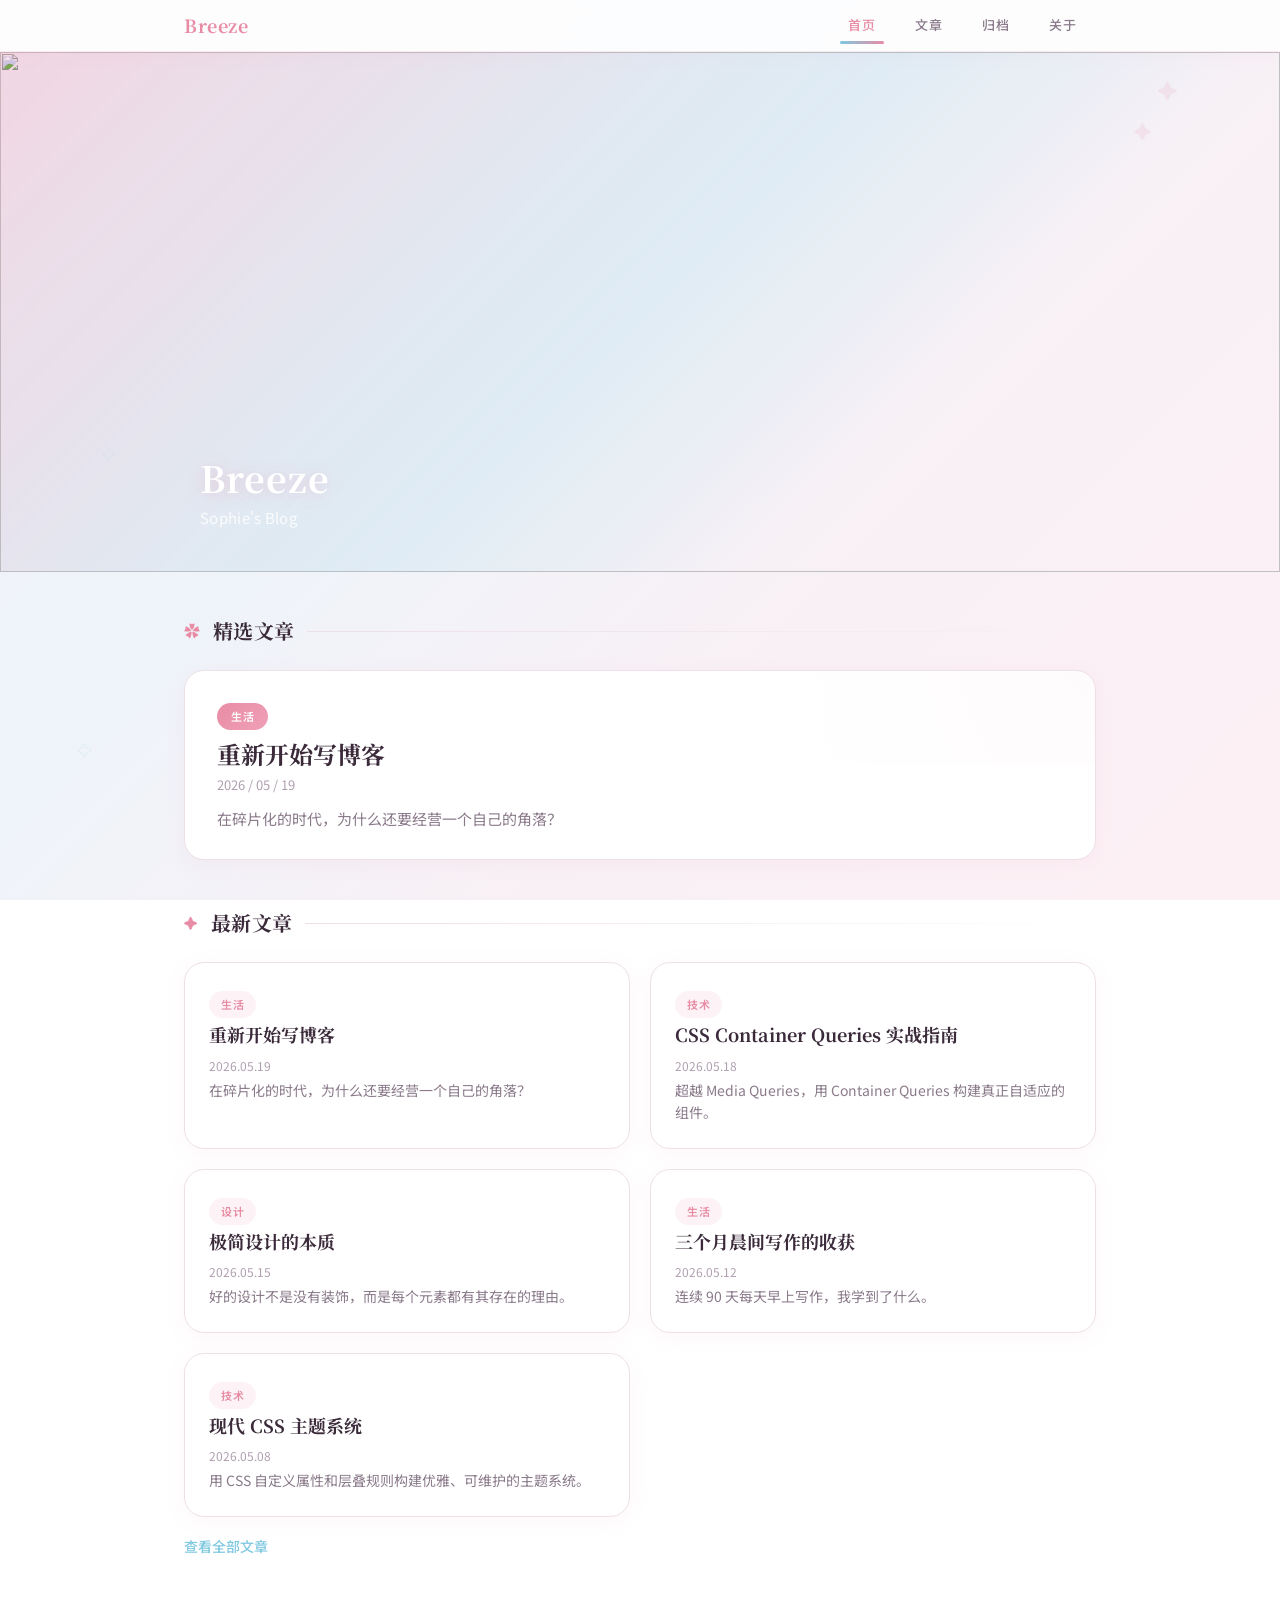
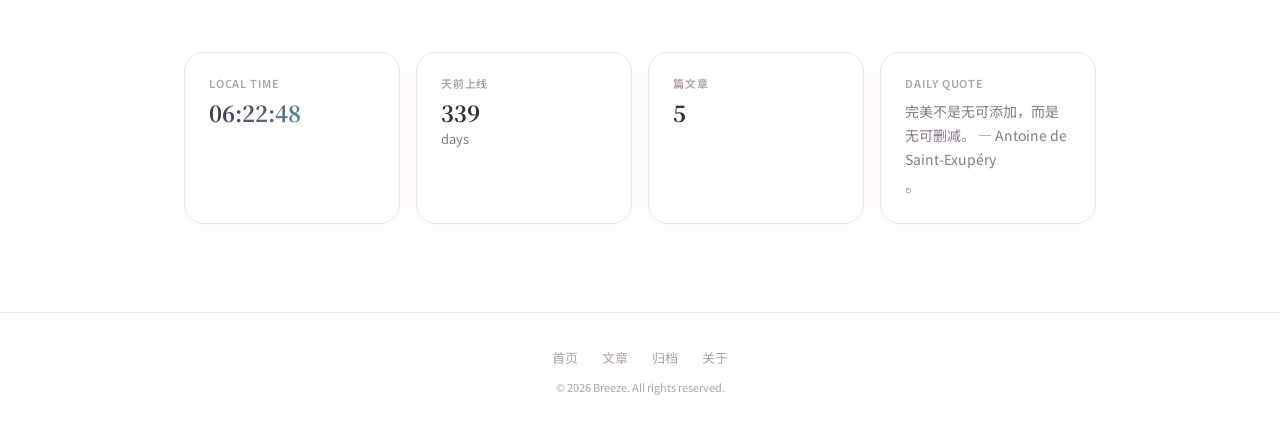
==== commit 68d46d3c: "Update blog design and animations - Redesign about page in Q&A style - Add floating sparkle animatio" ====
--- a/index.html
+++ b/index.html
@@ -8,7 +8,7 @@
   <link rel="preconnect" href="https://fonts.googleapis.com">
   <link rel="preconnect" href="https://fonts.gstatic.com" crossorigin>
   <link href="https://fonts.googleapis.com/css2?family=Noto+Serif+SC:wght@600;700&family=Noto+Sans+SC:wght@400;500;600&display=swap" rel="stylesheet">
-  <link rel="stylesheet" href="css/style.css?v=4">
+  <link rel="stylesheet" href="css/style.css?v=5">
   <link rel="icon" href="data:image/svg+xml,<svg xmlns='http://www.w3.org/2000/svg' viewBox='0 0 100 100'><text y='.9em' font-size='90'>🌿</text></svg>">
 </head>
 <body>
--- a/css/style.css
+++ b/css/style.css
@@ -1,23 +1,23 @@
 /* ═════════════════════════════════════════════════════════
-   Breeze Blog — 和紙 Washi
-   Warm paper texture, indigo accent, Japanese-inspired.
+   Breeze Blog — Anime Dream ✿ 梦幻二次元
+   Pastel gradient, sakura pink accents, super rounded.
    ═════════════════════════════════════════════════════════ */
 
 /* ── Custom Properties ── */
 :root {
-  --color-bg:            #f8f6f3;
+  --color-bg:            #f5f0f8;
   --color-surface:       #ffffff;
-  --color-surface-2:     #f3f0eb;
-  --color-accent:        #2a4a6a;
-  --color-accent-h:      #3a5a7a;
-  --color-accent-dim:    rgba(42,74,106,0.07);
-  --color-moss:          #7a8a6a;
-  --color-warm:          #c86a4a;
-  --color-text:          #2c2824;
-  --color-text-secondary:#8a7e72;
-  --color-text-muted:    #b0a698;
-  --color-border:        #e8e0d6;
-  --color-line:          #e8e0d5;
+  --color-surface-2:     #f7f0fa;
+  --color-accent:        #e88ca5;
+  --color-accent-h:      #f0a0b8;
+  --color-accent-dim:    rgba(232,140,165,0.1);
+  --color-accent-blue:   #7ec8e0;
+  --color-blue-dim:      rgba(126,200,224,0.1);
+  --color-border:        #ede0e8;
+  --color-line:          #f0e8ee;
+  --color-text:          #3a2a3a;
+  --color-text-secondary:#8a7a8a;
+  --color-text-muted:    #b0a0b0;
 
   --font-display: "Noto Serif SC", "Noto Serif", "Georgia", serif;
   --font-body:    "Noto Sans SC", "Hiragino Sans", "Yu Gothic", -apple-system, sans-serif;
@@ -25,8 +25,13 @@
 
   --max-w:        680px;
   --max-w-wide:   960px;
-  --nav-h:        48px;
-  --radius-card:  8px;
+  --nav-h:        52px;
+  --radius-card:  20px;
+  --radius-pill:  24px;
+
+  --shadow-card:  0 4px 20px rgba(232,140,165,0.08);
+  --shadow-hover: 0 8px 32px rgba(232,140,165,0.18);
+  --shadow-blue:  0 4px 20px rgba(126,200,224,0.08);
 }
 
 /* ── Reset & Base ── */
@@ -43,10 +48,41 @@
   font-size: 16px;
   line-height: 1.9;
   color: var(--color-text);
-  background: var(--color-bg);
+  background: linear-gradient(135deg, #f5f0f8 0%, #eef4fa 35%, #f8f0f5 65%, #fdf0f5 100%);
+  background-attachment: fixed;
   -webkit-font-smoothing: antialiased;
-}
-
+  position: relative;
+  overflow-x: hidden;
+}
+
+/* Decorative anime sparkles */
+body::before {
+  content: '✦';
+  position: fixed;
+  top: 8%;
+  right: 8%;
+  font-size: 20px;
+  color: rgba(232,140,165,0.15);
+  pointer-events: none;
+  z-index: 0;
+  animation: floatSparkle 6s ease-in-out infinite;
+}
+body::after {
+  content: '✧';
+  position: fixed;
+  bottom: 15%;
+  left: 6%;
+  font-size: 16px;
+  color: rgba(126,200,224,0.15);
+  pointer-events: none;
+  z-index: 0;
+  animation: floatSparkle 8s ease-in-out infinite reverse;
+}
+
+@keyframes floatSparkle {
+  0%, 100% { transform: translateY(0) rotate(0deg); }
+  50% { transform: translateY(-20px) rotate(180deg); }
+}
 
 a { color: var(--color-accent); text-decoration: none; transition: color 0.2s; }
 a:hover { color: var(--color-accent-h); }
@@ -65,21 +101,23 @@
   background: var(--color-accent);
   color: #fff;
   font-size: 14px;
-  border-radius: 2px;
+  border-radius: var(--radius-pill);
+  font-weight: 500;
   transition: top 0.2s;
 }
 .skip-link:focus { top: 12px; }
 
-/* ══ Nav ══ */
+/* ══ Nav — anime glassmorphism ══ */
 .nav {
   position: fixed;
   top: 0; left: 0; right: 0;
   z-index: 100;
   height: var(--nav-h);
-  background: rgba(255,255,255,0.25);
-  -webkit-backdrop-filter: blur(16px);
-  backdrop-filter: blur(16px);
-  border-bottom: 1px solid rgba(255,255,255,0.2);
+  background: rgba(255,255,255,0.82);
+  -webkit-backdrop-filter: blur(20px);
+  backdrop-filter: blur(20px);
+  border-bottom: 1px solid rgba(232,140,165,0.15);
+  box-shadow: 0 1px 20px rgba(232,140,165,0.06);
 }
 
 .nav-inner {
@@ -96,8 +134,13 @@
   font-family: var(--font-display);
   font-size: 18px;
   font-weight: 700;
-  color: var(--color-text);
+  color: var(--color-accent);
   letter-spacing: 0.5px;
+  transition: all 0.2s;
+  position: relative;
+}
+.nav-logo:hover {
+  text-shadow: 0 0 24px rgba(232,140,165,0.3);
 }
 
 .nav-links {
@@ -118,9 +161,52 @@
   color: var(--color-text-secondary);
   letter-spacing: 0.5px;
   transition: color 0.2s;
-}
-.nav-links a:hover { color: var(--color-text); }
+  position: relative;
+}
+/* Subtle nav link entrance delay */
+.nav-links li:nth-child(1) a { animation-delay: 0.05s; }
+.nav-links li:nth-child(2) a { animation-delay: 0.1s; }
+.nav-links li:nth-child(3) a { animation-delay: 0.15s; }
+.nav-links li:nth-child(4) a { animation-delay: 0.2s; }
+.nav-links li:nth-child(5) a { animation-delay: 0.25s; }
+
+.nav-links a::after {
+  content: '';
+  position: absolute;
+  bottom: -6px; left: 50%;
+  transform: translateX(-50%);
+  width: 0;
+  height: 3px;
+  background: linear-gradient(90deg, var(--color-accent-blue), var(--color-accent));
+  border-radius: 2px;
+  transition: width 0.3s ease, opacity 0.3s ease;
+  opacity: 0;
+}
+.nav-links a:hover::after {
+  width: 20px;
+  opacity: 1;
+}
+.nav-links a:hover { color: var(--color-accent); }
 .nav-links a[aria-current="page"] { color: var(--color-accent); }
+.nav-links a[aria-current="page"]::after {
+  width: 44px;
+  height: 3px;
+  opacity: 1;
+  background: linear-gradient(90deg, var(--color-accent-blue), var(--color-accent), var(--color-accent-blue));
+  background-size: 200% 100%;
+  border-radius: 2px;
+  animation: underlineSlide 0.6s ease-out, shimmer 3s ease-in-out infinite 0.6s;
+}
+
+@keyframes underlineSlide {
+  from { width: 0; opacity: 0; }
+  to   { width: 44px; opacity: 1; }
+}
+
+@keyframes shimmer {
+  0%, 100% { background-position: 0% 50%; }
+  50% { background-position: 100% 50%; }
+}
 
 .nav-links .admin-only { display: none; }
 body.admin-mode .nav-links .admin-only { display: flex; }
@@ -133,15 +219,87 @@
   width: 36px; height: 36px;
   padding: 8px;
   color: var(--color-text-secondary);
-}
+  border-radius: 8px;
+  transition: background 0.2s;
+}
+.nav-toggle:hover { background: var(--color-accent-dim); }
 .nav-toggle svg { width: 20px; height: 20px; }
-/* ══ Masthead (image only) ══ */
+
+/* ══ Page Hero (inner pages) ══ */
+.page-hero {
+  margin-top: var(--nav-h);
+  padding: 48px 24px 40px;
+  text-align: center;
+  position: relative;
+  overflow: hidden;
+  background: linear-gradient(135deg, rgba(232,140,165,0.06) 0%, rgba(126,200,224,0.06) 100%);
+  border-bottom: 1px solid var(--color-line);
+}
+.page-hero::before {
+  content: '✦';
+  position: absolute;
+  top: 16px;
+  left: 12%;
+  font-size: 14px;
+  color: rgba(232,140,165,0.2);
+  pointer-events: none;
+  animation: floatSparkle 7s ease-in-out infinite;
+}
+.page-hero::after {
+  content: '✧';
+  position: absolute;
+  bottom: 12px;
+  right: 15%;
+  font-size: 12px;
+  color: rgba(126,200,224,0.2);
+  pointer-events: none;
+  animation: floatSparkle 9s ease-in-out infinite reverse;
+}
+
+.page-hero-title {
+  font-family: var(--font-display);
+  font-size: 28px;
+  font-weight: 700;
+  color: var(--color-text);
+  letter-spacing: 0.5px;
+  margin-bottom: 4px;
+}
+
+.page-hero-sub {
+  font-size: 13px;
+  color: var(--color-text-muted);
+  letter-spacing: 0.3px;
+}
+
+/* ══ Masthead (homepage only) ══ */
 .masthead {
   margin-top: var(--nav-h);
   position: relative;
   height: 520px;
   overflow: hidden;
 }
+.masthead::before {
+  content: '✦';
+  position: absolute;
+  top: 12%;
+  right: 10%;
+  font-size: 18px;
+  color: rgba(232,140,165,0.15);
+  pointer-events: none;
+  z-index: 1;
+  animation: floatSparkle 6s ease-in-out infinite;
+}
+.masthead::after {
+  content: '✧';
+  position: absolute;
+  bottom: 20%;
+  left: 8%;
+  font-size: 14px;
+  color: rgba(126,200,224,0.15);
+  pointer-events: none;
+  z-index: 1;
+  animation: floatSparkle 8s ease-in-out infinite reverse;
+}
 
 .masthead-bg {
   position: absolute;
@@ -157,7 +315,7 @@
 .masthead-overlay {
   position: absolute;
   inset: 0;
-  background: linear-gradient(135deg, rgba(44,40,36,0.45) 0%, transparent 60%);
+  background: linear-gradient(135deg, rgba(232,140,165,0.25) 0%, rgba(126,200,224,0.15) 50%, transparent 70%);
 }
 
 .masthead-content {
@@ -178,13 +336,59 @@
   line-height: 1.2;
   letter-spacing: 1px;
   margin-bottom: 4px;
+  text-shadow: 0 2px 16px rgba(232,140,165,0.35);
+  animation: titleUp 0.8s ease-out;
 }
 
 .masthead-sub {
   font-size: 15px;
-  color: rgba(255,255,255,0.8);
+  color: rgba(255,255,255,0.85);
   font-weight: 400;
   letter-spacing: 0.3px;
+  animation: titleUp 0.8s ease-out 0.15s both;
+}
+
+@keyframes titleUp {
+  from { opacity: 0; transform: translateY(16px); }
+  to   { opacity: 1; transform: translateY(0); }
+}
+
+/* ══ Footer ══ */
+.footer {
+  padding: 28px 24px 36px;
+  border-top: 1px solid var(--color-line);
+  text-align: center;
+}
+
+.footer-inner {
+  max-width: var(--max-w-wide);
+  margin: 0 auto;
+}
+
+.footer-links {
+  display: flex;
+  justify-content: center;
+  flex-wrap: wrap;
+  gap: 8px 24px;
+  list-style: none;
+  margin-bottom: 6px;
+}
+
+.footer-links a {
+  font-size: 13px;
+  color: var(--color-text-muted);
+}
+.footer-links a:hover { color: var(--color-accent); }
+
+.footer p { font-size: 11px; color: var(--color-text-muted); }
+
+/* ══ Page Fade-in ══ */
+@keyframes fadeIn {
+  from { opacity: 0; transform: translateY(6px); }
+  to   { opacity: 1; transform: translateY(0); }
+}
+main {
+  animation: fadeIn 0.45s ease-out;
 }
 
 /* ══ Home Page Sections ══ */
@@ -201,7 +405,7 @@
 .section-label {
   display: flex;
   align-items: center;
-  gap: 10px;
+  gap: 12px;
   margin-bottom: 20px;
   font-family: var(--font-display);
   font-size: 20px;
@@ -210,25 +414,33 @@
   letter-spacing: 0.5px;
 }
 
+.section-label::before {
+  content: '✿';
+  font-size: 16px;
+  color: var(--color-accent);
+  font-weight: 400;
+}
+
 .section-label::after {
   content: '';
   flex: 1;
   height: 1px;
-  background: var(--color-line);
+  background: linear-gradient(90deg, var(--color-border), transparent);
 }
 
 /* ── Latest Grid ── */
-
 .home-post-card {
   background: var(--color-surface);
   border: 1px solid var(--color-border);
   padding: 24px;
   border-radius: var(--radius-card);
-  transition: box-shadow 0.2s, transform 0.2s;
+  transition: box-shadow 0.25s, transform 0.25s, border-color 0.25s;
+  box-shadow: var(--shadow-card);
 }
 .home-post-card:hover {
-  box-shadow: 0 4px 20px rgba(0,0,0,0.06);
-  transform: translateY(-2px);
+  box-shadow: var(--shadow-hover);
+  transform: translateY(-3px);
+  border-color: rgba(232,140,165,0.2);
 }
 
 .home-post-card .tag {
@@ -237,7 +449,10 @@
   font-weight: 600;
   color: var(--color-accent);
   letter-spacing: 0.5px;
-  margin-bottom: 4px;
+  margin-bottom: 5px;
+  background: var(--color-accent-dim);
+  padding: 3px 12px;
+  border-radius: var(--radius-pill);
 }
 
 .home-post-card h3 {
@@ -262,14 +477,22 @@
   line-height: 1.6;
 }
 
+/* ── Latest List (cards) ── */
+.latest-list {
+  list-style: none;
+  display: grid;
+  grid-template-columns: 1fr 1fr;
+  gap: 20px;
+}
+
 .section-link {
   display: inline-block;
   margin-top: 16px;
   font-size: 14px;
   font-weight: 500;
-  color: var(--color-accent);
-}
-.section-link:hover { color: var(--color-accent-h); }
+  color: var(--color-accent-blue);
+}
+.section-link:hover { color: var(--color-accent); }
 
 /* ── Sidebar Info (home) ── */
 .home-info {
@@ -286,6 +509,13 @@
   border: 1px solid var(--color-border);
   padding: 20px 24px;
   border-radius: var(--radius-card);
+  box-shadow: var(--shadow-card);
+  transition: box-shadow 0.25s, transform 0.25s, border-color 0.25s;
+}
+.home-info-card:hover {
+  box-shadow: var(--shadow-hover);
+  transform: translateY(-3px);
+  border-color: rgba(232,140,165,0.15);
 }
 
 .home-info-card .label {
@@ -338,15 +568,25 @@
   border: 1px solid var(--color-border);
   border-radius: var(--radius-card);
   padding: 28px 32px;
+  box-shadow: var(--shadow-card);
+  transition: box-shadow 0.3s, transform 0.3s, border-color 0.3s;
+}
+.featured-card:hover {
+  box-shadow: var(--shadow-hover);
+  transform: translateY(-3px);
+  border-color: rgba(232,140,165,0.2);
 }
 
 .featured-badge {
   display: inline-block;
   font-size: 11px;
   font-weight: 600;
-  color: var(--color-accent);
+  color: #fff;
+  background: linear-gradient(135deg, var(--color-accent), #f0a0b8);
+  padding: 3px 14px;
+  border-radius: var(--radius-pill);
   letter-spacing: 0.5px;
-  margin-bottom: 4px;
+  margin-bottom: 8px;
 }
 
 .featured-title {
@@ -371,36 +611,16 @@
   line-height: 1.7;
 }
 
-/* ── Latest List (cards) ── */
-.latest-list {
-  list-style: none;
+.featured-row {
   display: grid;
-  grid-template-columns: 1fr 1fr;
-  gap: 20px;
+  grid-template-columns: 1fr;
+  gap: 24px;
+  align-items: start;
 }
 
 /* ══ Main (inner pages) ══ */
 main { padding-bottom: 48px; }
 .main-top-pad { padding-top: 28px; }
-
-/* ══ Page Banner (inner pages, image only) ══ */
-.page-banner {
-  margin-top: var(--nav-h);
-  position: relative;
-  height: 200px;
-  overflow: hidden;
-}
-
-.page-banner-bg {
-  position: absolute;
-  inset: 0;
-}
-.page-banner-bg img {
-  width: 100%;
-  height: 100%;
-  object-fit: cover;
-  object-position: center top;
-}
 
 /* ══ Toolbar (Blog) ══ */
 .toolbar {
@@ -426,7 +646,7 @@
 .search-icon {
   position: absolute;
   top: 50%;
-  left: 14px;
+  left: 16px;
   transform: translateY(-50%);
   width: 16px;
   height: 16px;
@@ -438,33 +658,37 @@
 
 .search-wrap input {
   width: 100%;
-  padding: 10px 14px 10px 40px;
+  padding: 11px 16px 11px 42px;
   font-size: 15px;
   font-family: inherit;
   border: 1px solid var(--color-border);
-  border-radius: 8px;
+  border-radius: var(--radius-pill);
   color: var(--color-text);
   background: var(--color-surface);
   outline: none;
   transition: border-color 0.2s, box-shadow 0.2s;
-}
-.search-wrap input:focus { border-color: var(--color-accent); }
+  box-shadow: var(--shadow-card);
+}
+.search-wrap input:focus {
+  border-color: var(--color-accent);
+  box-shadow: 0 0 0 4px rgba(232,140,165,0.1);
+}
 .search-wrap input::placeholder { color: var(--color-text-muted); }
 
 .filter-bar {
   display: flex;
   flex-wrap: wrap;
-  gap: 4px;
+  gap: 6px;
   margin-bottom: 20px;
 }
 
 .filter-btn {
-  padding: 5px 14px;
+  padding: 6px 18px;
   font-size: 12px;
   font-weight: 500;
   font-family: inherit;
   border: 1px solid var(--color-border);
-  border-radius: 6px;
+  border-radius: var(--radius-pill);
   background: var(--color-surface);
   color: var(--color-text-secondary);
   cursor: pointer;
@@ -473,9 +697,9 @@
 }
 .filter-btn:hover { border-color: var(--color-accent); color: var(--color-accent); }
 .filter-btn.active {
-  background: var(--color-accent);
+  background: linear-gradient(135deg, var(--color-accent), #f0a0b8);
   color: #fff;
-  border-color: var(--color-accent);
+  border-color: transparent;
 }
 
 .posts-grid {
@@ -492,42 +716,73 @@
   border: 1px solid var(--color-border);
   border-radius: var(--radius-card);
   padding: 24px;
-  transition: box-shadow 0.2s, transform 0.2s;
+  box-shadow: var(--shadow-card);
+  transition: box-shadow 0.25s, transform 0.25s, border-color 0.25s;
 }
 .post-card:hover {
-  box-shadow: 0 4px 20px rgba(0,0,0,0.06);
+  box-shadow: var(--shadow-hover);
+  transform: translateY(-3px);
+  border-color: rgba(232,140,165,0.2);
+}
+
+/* ══ Card Blog — minimal list style ══ */
+.blist {
+  display: flex;
+  gap: 16px;
+  padding: 20px;
+  background: var(--color-surface);
+  border: 1px solid var(--color-border);
+  border-radius: var(--radius-card);
+  transition: box-shadow 0.25s, transform 0.25s;
+  box-shadow: var(--shadow-card);
+}
+.blist:hover {
+  box-shadow: var(--shadow-hover);
   transform: translateY(-2px);
 }
 
-.post-card .cat-badge {
-  display: inline-block;
+.blist-bar {
+  flex-shrink: 0;
+  width: 3px;
+  border-radius: 2px;
+  background: var(--c, var(--color-accent));
+  opacity: 0.5;
+  transition: opacity 0.25s;
+}
+.blist:hover .blist-bar { opacity: 1; }
+
+.blist-body { flex: 1; min-width: 0; }
+
+.blist-meta {
+  display: flex;
+  align-items: center;
+  gap: 10px;
+  margin-bottom: 4px;
+}
+
+.blist-cat {
   font-size: 11px;
   font-weight: 600;
-  color: var(--color-accent);
-  background: var(--color-accent-dim);
-  padding: 2px 10px;
-  border-radius: 4px;
-  letter-spacing: 0.5px;
-  margin-bottom: 8px;
-}
-
-.post-card .card-date {
+  color: var(--c, var(--color-accent));
+  letter-spacing: 0.3px;
+}
+
+.blist-date {
   font-size: 12px;
   color: var(--color-text-muted);
-  margin-bottom: 6px;
-}
-
-.post-card h2 {
+}
+
+.blist-title {
   font-family: var(--font-display);
-  font-size: 18px;
+  font-size: 19px;
   font-weight: 700;
-  line-height: 1.35;
-  margin-bottom: 6px;
-}
-.post-card h2 a { color: var(--color-text); }
-.post-card h2 a:hover { color: var(--color-accent); }
-
-.post-card .card-excerpt {
+  line-height: 1.3;
+  margin-bottom: 4px;
+}
+.blist-title a { color: var(--color-text); }
+.blist-title a:hover { color: var(--c, var(--color-accent)); }
+
+.blist-excerpt {
   font-size: 14px;
   color: var(--color-text-secondary);
   line-height: 1.6;
@@ -565,6 +820,7 @@
   line-height: 1.3;
   letter-spacing: 0.5px;
   margin-bottom: 8px;
+  color: var(--color-text);
 }
 
 .article-meta {
@@ -593,6 +849,7 @@
 .article-content {
   font-size: 16px;
   line-height: 2;
+  color: var(--color-text);
 }
 
 .article-content h2 {
@@ -623,6 +880,7 @@
   background: var(--color-surface);
   color: var(--color-text-secondary);
   font-style: italic;
+  border-radius: 0 12px 12px 0;
 }
 .article-content blockquote p { margin-bottom: 0; }
 
@@ -631,7 +889,7 @@
   padding: 16px 20px;
   background: var(--color-surface);
   border: 1px solid var(--color-border);
-  border-radius: 2px;
+  border-radius: 12px;
   overflow-x: auto;
   font-size: 14px;
   line-height: 1.7;
@@ -643,8 +901,10 @@
   padding: 2px 6px;
   background: var(--color-surface-2);
   font-family: var(--font-mono);
-}
-.article-content pre code { padding: 0; background: none; border: none; }
+  border-radius: 4px;
+  color: var(--color-accent);
+}
+.article-content pre code { padding: 0; background: none; border: none; color: inherit; }
 
 .article-content ul, .article-content ol {
   margin: 16px 0;
@@ -656,7 +916,7 @@
   margin: 40px 0;
   border: none;
   height: 1px;
-  background: var(--color-line);
+  background: linear-gradient(90deg, transparent, var(--color-line), transparent);
 }
 
 .article-content img {
@@ -675,12 +935,12 @@
 
 .article-tags .tag {
   display: inline-block;
-  padding: 2px 10px;
+  padding: 4px 14px;
   background: var(--color-accent-dim);
   font-size: 12px;
   font-weight: 500;
   color: var(--color-accent);
-  border-radius: 2px;
+  border-radius: var(--radius-pill);
 }
 
 .article-back {
@@ -704,6 +964,7 @@
   font-family: var(--font-display);
   font-size: 18px;
   font-weight: 700;
+  color: var(--color-text);
   margin-bottom: 14px;
 }
 
@@ -718,9 +979,13 @@
   border: 1px solid var(--color-border);
   padding: 18px 20px;
   border-radius: var(--radius-card);
-  transition: box-shadow 0.2s;
-}
-.related-card:hover { box-shadow: 0 4px 12px rgba(0,0,0,0.05); }
+  transition: box-shadow 0.2s, border-color 0.2s;
+  box-shadow: var(--shadow-card);
+}
+.related-card:hover {
+  box-shadow: var(--shadow-hover);
+  border-color: rgba(232,140,165,0.15);
+}
 
 .related-card .meta {
   font-size: 12px;
@@ -743,172 +1008,173 @@
   padding: 28px 24px 48px;
 }
 
-.archive-year { margin-bottom: 32px; }
-.archive-year:last-child { margin-bottom: 0; }
-
-.archive-year-title {
-  font-family: var(--font-display);
-  font-size: 26px;
-  font-weight: 700;
-  color: var(--color-text);
-  margin-bottom: 14px;
-  letter-spacing: 0.5px;
-  position: relative;
-  padding-bottom: 6px;
-}
-.archive-year-title::after {
-  content: '';
-  position: absolute;
-  bottom: 0; left: 0;
-  width: 36px;
-  height: 2px;
-  background: var(--color-accent);
-}
-
-.archive-month { margin-bottom: 16px; }
-.archive-month:last-child { margin-bottom: 0; }
-
-.archive-month-title {
-  font-size: 12px;
-  font-weight: 600;
-  color: var(--color-text-muted);
-  text-transform: uppercase;
-  letter-spacing: 0.8px;
-  margin-bottom: 8px;
-  padding: 0 4px;
-}
-
-.archive-list {
-  display: flex;
-  flex-direction: column;
-}
-
-.archive-row {
+/* ══ Archive — block list ══ */
+.barch {
   display: flex;
   gap: 16px;
-  padding: 12px 16px;
-  background: var(--color-surface);
-  border: 1px solid var(--color-border);
-  border-radius: 6px;
-  align-items: baseline;
-  margin-bottom: 8px;
-  transition: box-shadow 0.2s;
-}
-.archive-row:hover { box-shadow: 0 2px 12px rgba(0,0,0,0.04); }
-.archive-row:last-child { margin-bottom: 0; }
-
-.archive-row-left {
+  margin-bottom: 16px;
+  padding: 0 24px;
+}
+.barch:last-child { margin-bottom: 0; }
+
+.barch-strip {
   flex-shrink: 0;
-  width: 90px;
-}
-.archive-row-date {
-  font-size: 13px;
-  color: var(--color-text-muted);
-  font-weight: 500;
-}
-
-.archive-row-right {
-  flex: 1;
-  display: flex;
-  align-items: baseline;
-  gap: 10px;
-  min-width: 0;
-}
-.archive-row-title {
-  font-family: var(--font-display);
-  font-size: 16px;
-  font-weight: 600;
-  color: var(--color-text);
-  text-decoration: none;
-  white-space: nowrap;
-  overflow: hidden;
-  text-overflow: ellipsis;
-  transition: color 0.15s;
-}
-.archive-row-title:hover { color: var(--color-accent); }
-.archive-row-cat {
-  flex-shrink: 0;
-  font-size: 10px;
-  font-weight: 600;
-  color: var(--color-accent);
-  background: var(--color-accent-dim);
-  padding: 1px 8px;
+  width: 4px;
+  background: linear-gradient(180deg, var(--color-accent), var(--color-accent-blue), var(--color-accent));
+  background-size: 100% 200%;
   border-radius: 2px;
-  letter-spacing: 0.5px;
-}
-
-/* ══ About ══ */
-.about-page {
-  max-width: var(--max-w);
-  margin: 0 auto;
-  padding: 36px 24px 24px;
-}
-
-.about-page-title {
-  font-family: var(--font-display);
-  font-size: 26px;
-  font-weight: 700;
-  color: var(--color-text);
-  margin-bottom: 24px;
-  letter-spacing: 0.5px;
-  position: relative;
-  padding-bottom: 8px;
-}
-.about-page-title::after {
-  content: '';
-  position: absolute;
-  bottom: 0; left: 0;
-  width: 36px;
-  height: 2px;
-  background: var(--color-accent);
-}
-
-.about-content {
-  font-size: 16px;
-  line-height: 2;
-  color: var(--color-text);
-}
-
-.about-content h3 {
+  opacity: 0.4;
+  animation: stripGrow 0.6s ease-out, stripShimmer 4s ease-in-out infinite 0.6s;
+}
+
+@keyframes stripGrow {
+  from { opacity: 0; }
+  to   { opacity: 0.4; }
+}
+
+@keyframes stripShimmer {
+  0%, 100% { background-position: 0% 0%; }
+  50% { background-position: 0% 100%; }
+}
+
+.barch-body { flex: 1; min-width: 0; }
+
+.barch-year {
   font-family: var(--font-display);
   font-size: 20px;
   font-weight: 700;
-  margin: 32px 0 10px;
+  color: var(--color-text);
+  margin-bottom: 6px;
   letter-spacing: 0.3px;
 }
 
-.about-content p { margin-bottom: 16px; }
-
-.about-email a {
-  display: inline-block;
-  padding: 8px 20px;
-  border: 1px solid var(--color-accent);
-  border-radius: 2px;
+.barch-post {
+  display: flex;
+  align-items: baseline;
+  gap: 10px;
+  padding: 5px 0;
+  border-bottom: 1px solid var(--color-line);
+}
+.barch-post:last-child { border-bottom: none; }
+
+.barch-d {
+  flex-shrink: 0;
+  width: 60px;
+  font-size: 12px;
+  color: var(--color-text-muted);
+  font-weight: 500;
+  font-variant-numeric: tabular-nums;
+}
+
+.barch-t {
+  font-size: 15px;
+  font-weight: 500;
+  color: var(--color-text);
+  text-decoration: none;
+  transition: color 0.15s;
+}
+.barch-t:hover { color: var(--color-accent); }
+
+/* ══ About ══ */
+
+/* ══ About — Q&A ══ */
+.qa {
+  max-width: 480px;
+  margin: 0 auto;
+  padding: 0 24px 24px;
+}
+
+.qa-avatar {
+  width: 60px; height: 60px;
+  margin: 0 auto 12px;
+}
+.qa-avatar svg { width: 100%; height: 100%; }
+
+.qa-name {
+  font-family: var(--font-display);
+  font-size: 22px;
+  font-weight: 700;
+  color: var(--color-text);
+  text-align: center;
+  margin-bottom: 24px;
+}
+
+.qa-q {
+  display: flex;
+  gap: 10px;
+  align-items: flex-start;
+  margin-bottom: 6px;
+}
+
+.qa-q-mark {
+  flex-shrink: 0;
+  width: 22px; height: 22px;
+  background: var(--color-accent);
+  color: #fff;
+  font-size: 11px;
+  font-weight: 700;
+  border-radius: 50%;
+  display: flex;
+  align-items: center;
+  justify-content: center;
+}
+
+.qa-q-text {
+  font-size: 15px;
+  font-weight: 600;
+  color: var(--color-text);
+  line-height: 1.5;
+  padding-top: 1px;
+}
+
+.qa-a {
+  display: flex;
+  gap: 10px;
+  align-items: flex-start;
+  margin-bottom: 20px;
+  padding-left: 32px;
+}
+
+.qa-a-mark {
+  flex-shrink: 0;
+  width: 22px; height: 22px;
+  background: var(--color-accent-dim);
+  color: var(--color-accent);
+  font-size: 11px;
+  font-weight: 700;
+  border-radius: 50%;
+  display: flex;
+  align-items: center;
+  justify-content: center;
+}
+
+.qa-a-text {
   font-size: 14px;
+  line-height: 1.7;
+  color: var(--color-text-secondary);
+  padding-top: 2px;
+}
+
+.qa-a-text a {
   font-weight: 500;
   color: var(--color-accent);
-  text-decoration: none;
-  transition: all 0.2s;
-}
-.about-email a:hover {
-  background: var(--color-accent);
-  color: #fff;
 }
 
 .about-visit-info {
-  max-width: var(--max-w);
+  max-width: 480px;
   margin: 0 auto;
   padding: 0 24px 48px;
 }
 
 .about-visit-info p {
-  font-size: 14px;
-  color: var(--color-text-secondary);
-  padding: 16px 20px;
-  background: var(--color-surface);
-  border: 1px solid var(--color-border);
-  border-radius: 2px;
+  font-size: 13px;
+  color: var(--color-text-muted);
+  padding: 12px 16px;
+  background: var(--color-surface);
+  border: 1px solid var(--color-border);
+  border-radius: var(--radius-card);
   line-height: 1.6;
+  text-align: center;
 }
 
 /* ══ TOC ══ */
@@ -936,7 +1202,7 @@
   padding: 3px 0 3px 10px;
   font-size: 13px;
   color: var(--color-text-muted);
-  border-left: 1px solid var(--color-line);
+  border-left: 1px solid var(--color-border);
   transition: all 0.15s;
 }
 .toc-link:hover { color: var(--color-accent); border-left-color: var(--color-accent); }
@@ -951,55 +1217,86 @@
   position: fixed;
   bottom: 72px; left: 24px;
   z-index: 80;
-  width: 36px; height: 36px;
-  background: var(--color-surface);
-  border: 1px solid var(--color-border);
-  border-radius: 2px;
+  width: 40px; height: 40px;
+  background: var(--color-surface);
+  border: 1px solid var(--color-border);
+  border-radius: 50%;
   color: var(--color-text-secondary);
   cursor: pointer;
   display: none;
   align-items: center;
   justify-content: center;
   transition: all 0.2s;
-}
-.toc-toggle:hover { border-color: var(--color-accent); color: var(--color-accent); }
+  box-shadow: var(--shadow-card);
+}
+.toc-toggle:hover {
+  border-color: var(--color-accent);
+  color: var(--color-accent);
+  box-shadow: var(--shadow-hover);
+}
 .toc-toggle svg { width: 18px; height: 18px; }
 
 .toc-mobile-panel {
   position: fixed;
-  bottom: 116px; left: 24px;
+  bottom: 120px; left: 24px;
   z-index: 81;
   min-width: 200px;
   max-height: 300px;
   overflow-y: auto;
   background: var(--color-surface);
   border: 1px solid var(--color-border);
-  border-radius: 2px;
+  border-radius: 16px;
   padding: 12px 16px;
   opacity: 0;
   pointer-events: none;
   transform: translateY(8px);
   transition: all 0.25s;
+  box-shadow: var(--shadow-hover);
 }
 .toc-mobile-panel.open { opacity: 1; pointer-events: auto; transform: translateY(0); }
-
 
 /* ══ Progress Bar ══ */
 .progress-bar {
   position: fixed;
   top: var(--nav-h); left: 0;
   height: 2px;
-  background: var(--color-accent);
+  background: linear-gradient(90deg, var(--color-accent-blue), var(--color-accent));
   z-index: 99;
   width: 0%;
   transition: width 0.1s linear;
 }
 
+/* ══ Back to Top ══ */
+.back-to-top {
+  position: fixed;
+  bottom: 72px; right: 24px;
+  z-index: 80;
+  width: 40px; height: 40px;
+  background: var(--color-surface);
+  border: 1px solid var(--color-border);
+  border-radius: 50%;
+  color: var(--color-text-muted);
+  cursor: pointer;
+  display: flex;
+  align-items: center;
+  justify-content: center;
+  opacity: 0;
+  pointer-events: none;
+  transition: opacity 0.25s, color 0.2s, border-color 0.2s, box-shadow 0.2s;
+  box-shadow: var(--shadow-card);
+}
+.back-to-top.visible { opacity: 1; pointer-events: auto; }
+.back-to-top:hover {
+  color: var(--color-accent);
+  border-color: var(--color-accent);
+  box-shadow: var(--shadow-hover);
+}
+.back-to-top svg { width: 18px; height: 18px; }
 
 /* ══ Lightbox ══ */
 .lightbox {
   position: fixed; inset: 0; z-index: 200;
-  background: rgba(44,40,36,0.92);
+  background: rgba(58,42,58,0.92);
   display: flex; align-items: center; justify-content: center;
   opacity: 0; pointer-events: none; transition: opacity 0.3s;
   cursor: zoom-out;
@@ -1010,48 +1307,19 @@
 /* ══ Toast ══ */
 .toast {
   position: fixed;
-  top: 60px; left: 50%;
+  top: 64px; left: 50%;
   transform: translateX(-50%) translateY(-12px);
   z-index: 300;
   padding: 8px 20px;
   font-size: 14px;
   color: #fff;
-  background: var(--color-accent);
-  border-radius: 2px;
+  background: linear-gradient(135deg, var(--color-accent), #f0a0b8);
+  border-radius: var(--radius-pill);
   opacity: 0; pointer-events: none;
   transition: all 0.25s;
 }
 .toast--visible { opacity: 1; transform: translateX(-50%) translateY(0); }
-.toast--error { background: var(--color-warm); }
-
-/* ══ Footer ══ */
-.footer {
-  padding: 28px 24px 36px;
-  border-top: 1px solid var(--color-line);
-  text-align: center;
-}
-
-.footer-inner {
-  max-width: var(--max-w-wide);
-  margin: 0 auto;
-}
-
-.footer-links {
-  display: flex;
-  justify-content: center;
-  flex-wrap: wrap;
-  gap: 8px 24px;
-  list-style: none;
-  margin-bottom: 6px;
-}
-
-.footer-links a {
-  font-size: 13px;
-  color: var(--color-text-secondary);
-}
-.footer-links a:hover { color: var(--color-accent); }
-
-.footer p { font-size: 11px; color: var(--color-text-muted); }
+.toast--error { background: linear-gradient(135deg, #e88ca5, #d47a8a); }
 
 /* ══ Admin ══ */
 .admin-header-section {
@@ -1075,7 +1343,8 @@
   bottom: 0; left: 0;
   width: 36px;
   height: 2px;
-  background: var(--color-accent);
+  background: linear-gradient(90deg, var(--color-accent), var(--color-accent-blue));
+  border-radius: 1px;
 }
 
 /* ── Login ── */
@@ -1085,8 +1354,9 @@
   padding: 36px 32px;
   background: var(--color-surface);
   border: 1px solid var(--color-border);
-  border-radius: 2px;
+  border-radius: var(--radius-card);
   text-align: center;
+  box-shadow: var(--shadow-card);
 }
 
 .admin-login-icon {
@@ -1105,6 +1375,7 @@
   font-weight: 700;
   margin-bottom: 24px;
   letter-spacing: 0.3px;
+  color: var(--color-text);
 }
 
 .admin-login input {
@@ -1113,7 +1384,7 @@
   font-size: 15px;
   font-family: inherit;
   border: 1px solid var(--color-border);
-  border-radius: 2px;
+  border-radius: var(--radius-pill);
   color: var(--color-text);
   background: var(--color-surface-2);
   outline: none;
@@ -1129,17 +1400,17 @@
   font-size: 15px;
   font-weight: 500;
   font-family: inherit;
-  background: var(--color-accent);
+  background: linear-gradient(135deg, var(--color-accent), #f0a0b8);
   color: #fff;
   border: none;
-  border-radius: 2px;
+  border-radius: var(--radius-pill);
   cursor: pointer;
   margin-top: 16px;
-  transition: background 0.2s;
-}
-.admin-login button:hover { background: var(--color-accent-h); }
-
-.admin-login-error { font-size: 14px; color: var(--color-warm); min-height: 20px; margin-top: 12px; }
+  transition: opacity 0.2s;
+}
+.admin-login button:hover { opacity: 0.85; }
+
+.admin-login-error { font-size: 14px; color: #c86a4a; min-height: 20px; margin-top: 12px; }
 
 /* ── Dashboard ── */
 .admin-header {
@@ -1169,7 +1440,7 @@
   font-weight: 500;
   font-family: inherit;
   border: 1px solid var(--color-border);
-  border-radius: 2px;
+  border-radius: var(--radius-pill);
   cursor: pointer;
   background: var(--color-surface);
   color: var(--color-text);
@@ -1177,8 +1448,12 @@
 }
 .admin-btn:hover { border-color: var(--color-accent); color: var(--color-accent); }
 
-.admin-btn-primary { background: var(--color-accent); color: #fff; border-color: var(--color-accent); }
-.admin-btn-primary:hover { background: var(--color-accent-h); border-color: var(--color-accent-h); color: #fff; }
+.admin-btn-primary {
+  background: linear-gradient(135deg, var(--color-accent), #f0a0b8);
+  color: #fff;
+  border-color: transparent;
+}
+.admin-btn-primary:hover { opacity: 0.85; border-color: transparent; color: #fff; }
 
 .admin-btn-link {
   background: none;
@@ -1200,7 +1475,7 @@
   padding: 4px 8px;
   font-family: inherit;
 }
-.admin-btn-danger:hover { color: var(--color-warm); }
+.admin-btn-danger:hover { color: #c86a4a; }
 
 /* ── Stats Cards ── */
 .admin-stats {
@@ -1215,11 +1490,12 @@
 .admin-stat-card {
   background: var(--color-surface);
   border: 1px solid var(--color-border);
-  border-radius: 2px;
+  border-radius: var(--radius-card);
   padding: 18px 20px;
   display: flex;
   flex-direction: column;
   gap: 6px;
+  box-shadow: var(--shadow-card);
 }
 
 .admin-stat-card .icon {
@@ -1235,6 +1511,7 @@
   font-size: 26px;
   font-weight: 700;
   line-height: 1;
+  color: var(--color-text);
 }
 .admin-stat-card .label {
   font-size: 11px;
@@ -1243,13 +1520,12 @@
   letter-spacing: 0.8px;
 }
 
-/* Stat card accent colors */
 .admin-stat-card:nth-child(1) { border-left: 3px solid var(--color-accent); }
 .admin-stat-card:nth-child(1) .icon { color: var(--color-accent); }
-.admin-stat-card:nth-child(2) { border-left: 3px solid var(--color-moss); }
-.admin-stat-card:nth-child(2) .icon { color: var(--color-moss); }
-.admin-stat-card:nth-child(3) { border-left: 3px solid var(--color-warm); }
-.admin-stat-card:nth-child(3) .icon { color: var(--color-warm); }
+.admin-stat-card:nth-child(2) { border-left: 3px solid var(--color-accent-blue); }
+.admin-stat-card:nth-child(2) .icon { color: var(--color-accent-blue); }
+.admin-stat-card:nth-child(3) { border-left: 3px solid #b0a0b0; }
+.admin-stat-card:nth-child(3) .icon { color: #b0a0b0; }
 .admin-stat-card:nth-child(4) { border-left: 3px solid var(--color-accent-h); }
 .admin-stat-card:nth-child(4) .icon { color: var(--color-accent-h); }
 
@@ -1266,7 +1542,8 @@
   border-collapse: collapse;
   background: var(--color-surface);
   border: 1px solid var(--color-border);
-  border-radius: 2px;
+  border-radius: var(--radius-card);
+  overflow: hidden;
 }
 
 .admin-table th {
@@ -1296,8 +1573,8 @@
   margin-right: 7px;
   border-radius: 50%;
 }
-.admin-table .status-dot--published { background: var(--color-moss); }
-.admin-table .status-dot--draft { background: var(--color-line); }
+.admin-table .status-dot--published { background: #7ec8c8; }
+.admin-table .status-dot--draft { background: var(--color-border); }
 
 .admin-table .post-title-cell {
   font-weight: 500;
@@ -1315,13 +1592,14 @@
   flex-wrap: wrap;
   gap: 12px;
 }
-.admin-editor-header h1 { font-family: var(--font-display); font-size: 20px; font-weight: 700; }
+.admin-editor-header h1 { font-family: var(--font-display); font-size: 20px; font-weight: 700; color: var(--color-text); }
 
 .editor-form {
   background: var(--color-surface);
   border: 1px solid var(--color-border);
-  border-radius: 2px;
+  border-radius: var(--radius-card);
   padding: 28px;
+  box-shadow: var(--shadow-card);
 }
 
 .editor-form .field { margin-bottom: 16px; }
@@ -1344,7 +1622,7 @@
   font-size: 15px;
   font-family: inherit;
   border: 1px solid var(--color-border);
-  border-radius: 2px;
+  border-radius: 12px;
   color: var(--color-text);
   background: var(--color-surface-2);
   outline: none;
@@ -1376,7 +1654,7 @@
   display: flex; align-items: center; justify-content: center;
   background: var(--color-surface-2);
   border: 1px solid var(--color-border);
-  border-radius: 2px;
+  border-radius: 10px;
   color: var(--color-text-muted);
   cursor: pointer;
   font-size: 16px;
@@ -1390,6 +1668,7 @@
 .cat-chips {
   display: flex;
   flex-wrap: wrap;
+  align-items: center;
   gap: 6px;
 }
 
@@ -1399,27 +1678,91 @@
   font-family: inherit;
   font-weight: 500;
   border: 1px solid var(--color-border);
-  border-radius: 2px;
-  background: var(--color-surface-2);
+  border-radius: var(--radius-pill);
+  background: var(--color-surface);
   color: var(--color-text-secondary);
   cursor: pointer;
   transition: all 0.2s;
 }
 .cat-chip:hover { border-color: var(--color-accent); color: var(--color-accent); }
 .cat-chip.active {
-  background: var(--color-accent);
+  background: linear-gradient(135deg, var(--color-accent), #f0a0b8);
   color: #fff;
+  border-color: transparent;
+}
+
+/* Add category inline */
+.cat-add-wrap {
+  display: inline-flex;
+  align-items: center;
+}
+
+.cat-chip-add {
+  font-size: 12px;
+  font-weight: 500;
+  font-family: inherit;
+  color: var(--color-text-muted);
+  background: none;
+  border: 1px dashed var(--color-border);
+  border-radius: var(--radius-pill);
+  padding: 4px 12px;
+  cursor: pointer;
+  transition: all 0.2s;
+  line-height: 1;
+}
+.cat-chip-add:hover {
   border-color: var(--color-accent);
-}
-.cat-chip-add {
-  font-size: 16px;
-  font-weight: 400;
-  color: var(--color-text-muted);
-  padding: 4px 10px;
-}
-
-.cat-new { margin-top: 8px; }
-.cat-new input { width: 100%; }
+  color: var(--color-accent);
+}
+
+.cat-add-input {
+  display: inline-flex;
+  align-items: center;
+  gap: 4px;
+  animation: fadeIn 0.2s ease-out;
+}
+.cat-add-input input {
+  width: 120px;
+  padding: 5px 12px;
+  font-size: 13px;
+  font-family: inherit;
+  border: 1.5px solid var(--color-accent);
+  border-radius: var(--radius-pill);
+  color: var(--color-text);
+  background: var(--color-surface);
+  outline: none;
+  transition: box-shadow 0.2s;
+}
+.cat-add-input input:focus {
+  box-shadow: 0 0 0 3px rgba(232,140,165,0.12);
+}
+.cat-add-input input::placeholder {
+  color: var(--color-text-muted);
+  font-size: 12px;
+}
+
+.cat-add-input button {
+  width: 26px; height: 26px;
+  display: flex;
+  align-items: center;
+  justify-content: center;
+  background: linear-gradient(135deg, var(--color-accent), #f0a0b8);
+  color: #fff;
+  border: none;
+  border-radius: 50%;
+  cursor: pointer;
+  font-size: 14px;
+  font-weight: 700;
+  line-height: 1;
+  padding: 0;
+  transition: transform 0.15s, opacity 0.15s;
+}
+.cat-add-input button:hover {
+  transform: scale(1.1);
+}
+.cat-add-input button:active {
+  transform: scale(0.95);
+}
 
 .editor-form .field-check {
   display: flex;
@@ -1445,7 +1788,7 @@
   left: 0; top: 50%;
   transform: translateY(-50%);
   width: 36px; height: 20px;
-  background: var(--color-line);
+  background: var(--color-border);
   border-radius: 10px;
   transition: background 0.25s;
 }
@@ -1474,6 +1817,264 @@
   border-bottom: 1px solid var(--color-line);
 }
 
+/* ══ Write Editor — redesigned ══ */
+.write-wrap {
+  max-width: 800px;
+  margin: 0 auto;
+  padding: 0 24px 48px;
+}
+
+.write-bar {
+  display: flex;
+  align-items: center;
+  gap: 12px;
+  padding: 16px 0 12px;
+  border-bottom: 1px solid var(--color-line);
+  margin-bottom: 20px;
+}
+
+.write-bar-btn {
+  background: none;
+  border: none;
+  cursor: pointer;
+  font-size: 13px;
+  font-family: inherit;
+  color: var(--color-text-muted);
+  padding: 4px 8px;
+  transition: color 0.2s;
+}
+.write-bar-btn:hover { color: var(--color-accent); }
+
+.write-bar-title {
+  flex: 1;
+  font-size: 13px;
+  color: var(--color-text-muted);
+  font-weight: 500;
+}
+
+.write-bar-actions {
+  display: flex;
+  gap: 8px;
+}
+
+.write-btn {
+  padding: 8px 24px;
+  font-size: 13px;
+  font-weight: 500;
+  font-family: inherit;
+  border: 1px solid var(--color-border);
+  border-radius: var(--radius-pill);
+  cursor: pointer;
+  background: var(--color-surface);
+  color: var(--color-text);
+  transition: all 0.2s;
+}
+.write-btn:hover { border-color: var(--color-accent); color: var(--color-accent); }
+
+.write-btn-primary {
+  background: linear-gradient(135deg, var(--color-accent), #f0a0b8);
+  color: #fff;
+  border-color: transparent;
+}
+.write-btn-primary:hover { opacity: 0.85; border-color: transparent; color: #fff; }
+
+/* Title */
+.write-title-wrap { margin-bottom: 16px; }
+
+.write-title-input {
+  width: 100%;
+  border: none;
+  outline: none;
+  font-family: var(--font-display);
+  font-size: 28px;
+  font-weight: 700;
+  color: var(--color-text);
+  background: transparent;
+  padding: 4px 0;
+  line-height: 1.3;
+}
+.write-title-input::placeholder { color: var(--color-text-muted); opacity: 0.5; }
+
+/* Toolbar */
+.write-toolbar {
+  display: flex;
+  align-items: center;
+  gap: 2px;
+  padding: 8px 12px;
+  background: var(--color-surface);
+  border: 1px solid var(--color-border);
+  border-radius: var(--radius-card);
+  margin-bottom: 12px;
+  flex-wrap: wrap;
+}
+
+.write-toolbar button {
+  width: 32px; height: 32px;
+  display: flex;
+  align-items: center;
+  justify-content: center;
+  background: none;
+  border: none;
+  border-radius: 8px;
+  cursor: pointer;
+  font-size: 13px;
+  font-family: inherit;
+  color: var(--color-text-muted);
+  transition: all 0.15s;
+}
+.write-toolbar button:hover { color: var(--color-accent); background: var(--color-accent-dim); }
+.write-toolbar button.active { color: var(--color-accent); background: var(--color-accent-dim); }
+
+.write-toolbar-sep {
+  width: 1px; height: 20px;
+  background: var(--color-line);
+  margin: 0 4px;
+}
+
+/* Content */
+.write-content-wrap { margin-bottom: 16px; }
+
+.write-content-input {
+  width: 100%;
+  min-height: 400px;
+  padding: 20px;
+  font-size: 15px;
+  line-height: 2;
+  font-family: var(--font-body);
+  color: var(--color-text);
+  background: var(--color-surface);
+  border: 1px solid var(--color-border);
+  border-radius: var(--radius-card);
+  outline: none;
+  resize: vertical;
+  transition: border-color 0.2s;
+}
+.write-content-input:focus { border-color: var(--color-accent); }
+.write-content-input::placeholder { color: var(--color-text-muted); opacity: 0.5; }
+
+/* Preview */
+.write-preview {
+  padding: 20px;
+  font-size: 15px;
+  line-height: 2;
+  color: var(--color-text);
+  background: var(--color-surface);
+  border: 1px solid var(--color-border);
+  border-radius: var(--radius-card);
+  min-height: 400px;
+}
+
+/* Meta toggle */
+.write-meta-toggle {
+  padding: 12px 16px;
+  background: var(--color-surface);
+  border: 1px solid var(--color-border);
+  border-radius: var(--radius-card);
+  cursor: pointer;
+  font-size: 13px;
+  color: var(--color-text-muted);
+  transition: all 0.2s;
+  margin-bottom: 12px;
+}
+.write-meta-toggle:hover { border-color: var(--color-accent); color: var(--color-accent); }
+
+/* Meta panel */
+.write-meta {
+  background: var(--color-surface);
+  border: 1px solid var(--color-border);
+  border-radius: var(--radius-card);
+  padding: 24px;
+  margin-bottom: 20px;
+}
+
+.write-meta-grid {
+  display: grid;
+  grid-template-columns: 1fr 1fr;
+  gap: 24px;
+}
+
+.write-meta-col { display: flex; flex-direction: column; gap: 16px; }
+
+.write-meta-field label {
+  display: block;
+  font-size: 11px;
+  font-weight: 600;
+  color: var(--color-text-muted);
+  text-transform: uppercase;
+  letter-spacing: 0.5px;
+  margin-bottom: 4px;
+}
+
+.write-meta-input {
+  width: 100%;
+  padding: 8px 12px;
+  font-size: 14px;
+  font-family: inherit;
+  border: 1px solid var(--color-border);
+  border-radius: 8px;
+  color: var(--color-text);
+  background: var(--color-surface-2);
+  outline: none;
+  transition: border-color 0.2s;
+}
+.write-meta-input:focus { border-color: var(--color-accent); }
+
+.write-meta-textarea { resize: vertical; min-height: 50px; }
+
+/* Slug row */
+.write-slug { display: flex; gap: 4px; }
+.write-slug .write-meta-input { flex: 1; }
+
+.write-slug-btn {
+  width: 34px; height: 34px;
+  display: flex;
+  align-items: center;
+  justify-content: center;
+  background: var(--color-surface-2);
+  border: 1px solid var(--color-border);
+  border-radius: 8px;
+  color: var(--color-text-muted);
+  cursor: pointer;
+  font-size: 16px;
+  font-family: inherit;
+  flex-shrink: 0;
+  transition: all 0.2s;
+}
+.write-slug-btn:hover { color: var(--color-accent); border-color: var(--color-accent); }
+
+/* Toggle switch */
+.write-toggle-label {
+  display: inline-flex !important;
+  align-items: center;
+  gap: 10px;
+  cursor: pointer;
+  text-transform: none !important;
+  letter-spacing: normal !important;
+  font-size: 14px !important;
+  color: var(--color-text-secondary) !important;
+}
+.write-toggle-label input { display: none; }
+
+.write-toggle-track {
+  width: 36px; height: 20px;
+  background: var(--color-border);
+  border-radius: 10px;
+  position: relative;
+  transition: background 0.25s;
+}
+.write-toggle-track::after {
+  content: '';
+  position: absolute;
+  left: 2px; top: 2px;
+  width: 16px; height: 16px;
+  background: #fff;
+  border-radius: 50%;
+  transition: left 0.25s;
+}
+.write-toggle-label input:checked + .write-toggle-track { background: var(--color-accent); }
+.write-toggle-label input:checked + .write-toggle-track::after { left: 18px; }
+
+/* Admin editor (legacy, keep for settings) */
 .editor-toolbar button {
   width: 30px; height: 30px;
   display: flex;
@@ -1485,7 +2086,7 @@
   color: var(--color-text-muted);
   font-size: 14px;
   font-family: inherit;
-  border-radius: 2px;
+  border-radius: 8px;
 }
 .editor-toolbar button:hover { color: var(--color-text); background: var(--color-surface-2); }
 
@@ -1514,7 +2115,7 @@
 /* ── Modal ── */
 .modal-overlay {
   position: fixed; inset: 0; z-index: 200;
-  background: rgba(44,40,36,0.5);
+  background: rgba(58,42,58,0.6);
   display: flex; align-items: center; justify-content: center;
   opacity: 0; pointer-events: none; transition: opacity 0.25s;
 }
@@ -1523,55 +2124,59 @@
 .modal-box {
   background: var(--color-surface);
   border: 1px solid var(--color-border);
-  border-radius: 2px;
+  border-radius: var(--radius-card);
   padding: 28px;
   max-width: 360px;
   width: 90%;
   text-align: center;
-}
-
-.modal-box h2 { font-family: var(--font-display); font-size: 18px; font-weight: 700; margin-bottom: 8px; }
+  box-shadow: var(--shadow-hover);
+}
+
+.modal-box h2 { font-family: var(--font-display); font-size: 18px; font-weight: 700; margin-bottom: 8px; color: var(--color-text); }
 .modal-box p { font-size: 14px; color: var(--color-text-secondary); margin-bottom: 20px; }
 .modal-actions { display: flex; justify-content: center; gap: 10px; }
 
-.featured-row {
-  display: grid;
-  grid-template-columns: 1fr;
-  gap: 24px;
-  align-items: start;
-}
-
-/* ══ Page Fade-in ══ */
-@keyframes fadeIn {
-  from { opacity: 0; transform: translateY(6px); }
-  to   { opacity: 1; transform: translateY(0); }
-}
-main {
-  animation: fadeIn 0.45s ease-out;
-}
-
-/* ══ Back to Top ══ */
-.back-to-top {
-  position: fixed;
-  bottom: 72px; right: 24px;
-  z-index: 80;
-  width: 40px; height: 40px;
-  background: var(--color-surface);
-  border: 1px solid var(--color-border);
-  border-radius: 2px;
-  color: var(--color-text-muted);
-  cursor: pointer;
-  display: flex;
-  align-items: center;
-  justify-content: center;
-  opacity: 0;
+/* ══ Scrollbar ══ */
+::-webkit-scrollbar { width: 8px; }
+::-webkit-scrollbar-track { background: transparent; }
+::-webkit-scrollbar-thumb { background: var(--color-border); border-radius: 20px; }
+::-webkit-scrollbar-thumb:hover { background: var(--color-text-muted); }
+
+/* ══ Additional anime decorations ══ */
+
+/* Secondary sparkle decorations on section labels */
+.home-section:nth-child(2) .section-label::before {
+  content: '✦';
+  font-size: 14px;
+}
+
+/* Featured card subtle glow */
+.featured-card {
+  position: relative;
+  overflow: hidden;
+}
+.featured-card::before {
+  content: '';
+  position: absolute;
+  top: -50%;
+  right: -50%;
+  width: 100%;
+  height: 100%;
+  background: radial-gradient(circle, rgba(232,140,165,0.03) 0%, transparent 70%);
   pointer-events: none;
-  transition: opacity 0.25s, color 0.2s, border-color 0.2s;
-}
-.back-to-top.visible { opacity: 1; pointer-events: auto; }
-.back-to-top:hover { color: var(--color-accent); border-color: var(--color-accent); }
-.back-to-top svg { width: 18px; height: 18px; }
-
+}
+
+/* Animated sparkle for home-info cards */
+@keyframes softPulse {
+  0%, 100% { opacity: 0.3; }
+  50% { opacity: 0.6; }
+}
+.home-info-card:first-child .value {
+  background: linear-gradient(135deg, var(--color-text), var(--color-accent-blue));
+  -webkit-background-clip: text;
+  background-clip: text;
+  -webkit-text-fill-color: transparent;
+}
 
 /* ══ Responsive ══ */
 @media (max-width: 768px) {
@@ -1590,8 +2195,6 @@
 
   .masthead-title { font-size: 28px; }
 
-  .page-banner { height: 150px; }
-
   .related-grid { grid-template-columns: 1fr 1fr; }
   .admin-stats { grid-template-columns: repeat(2, 1fr); }
   .editor-form .field-row { grid-template-columns: 1fr 1fr; }
@@ -1604,8 +2207,10 @@
     position: absolute;
     top: var(--nav-h);
     left: 0; right: 0;
-    background: var(--color-bg);
-    border-bottom: 1px solid var(--color-border);
+    background: rgba(255,255,255,0.95);
+    -webkit-backdrop-filter: blur(20px);
+    backdrop-filter: blur(20px);
+    border-bottom: 1px solid rgba(232,140,165,0.12);
     flex-direction: column;
     padding: 4px 0;
     height: auto;
